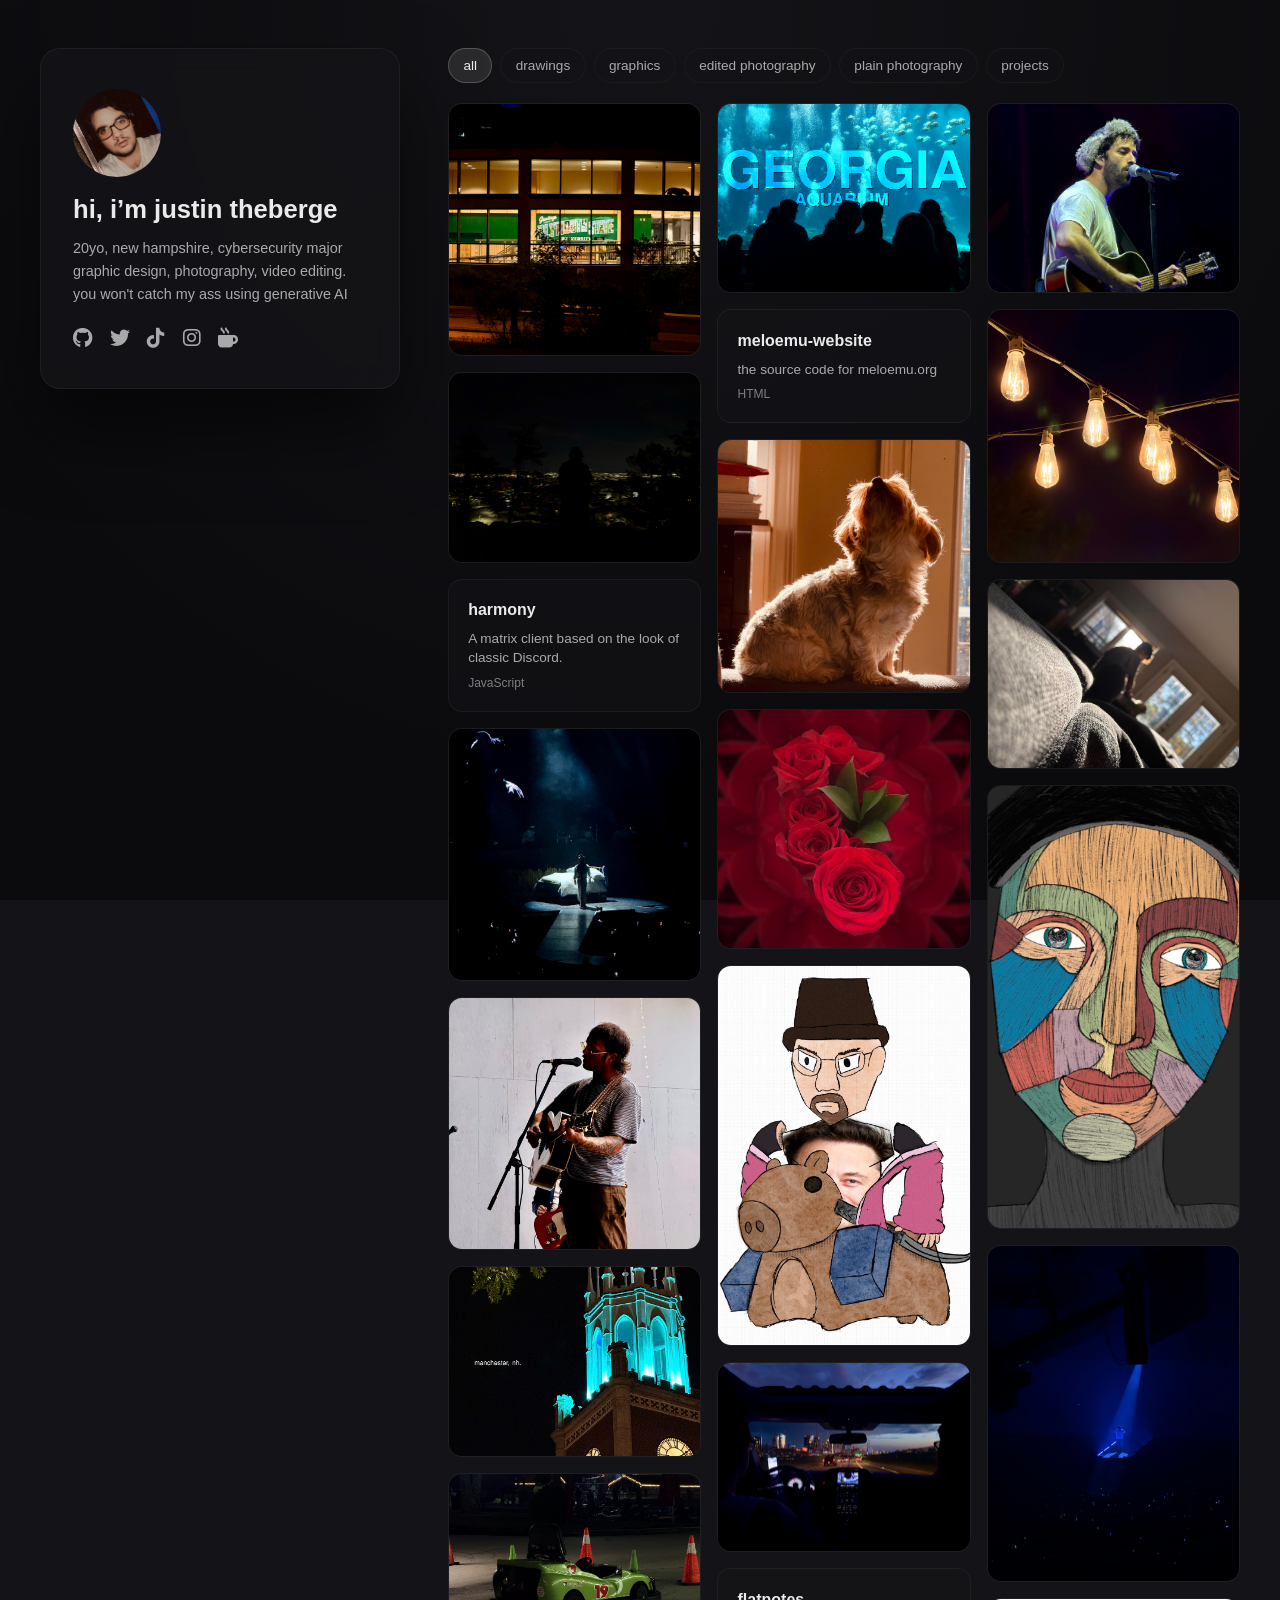
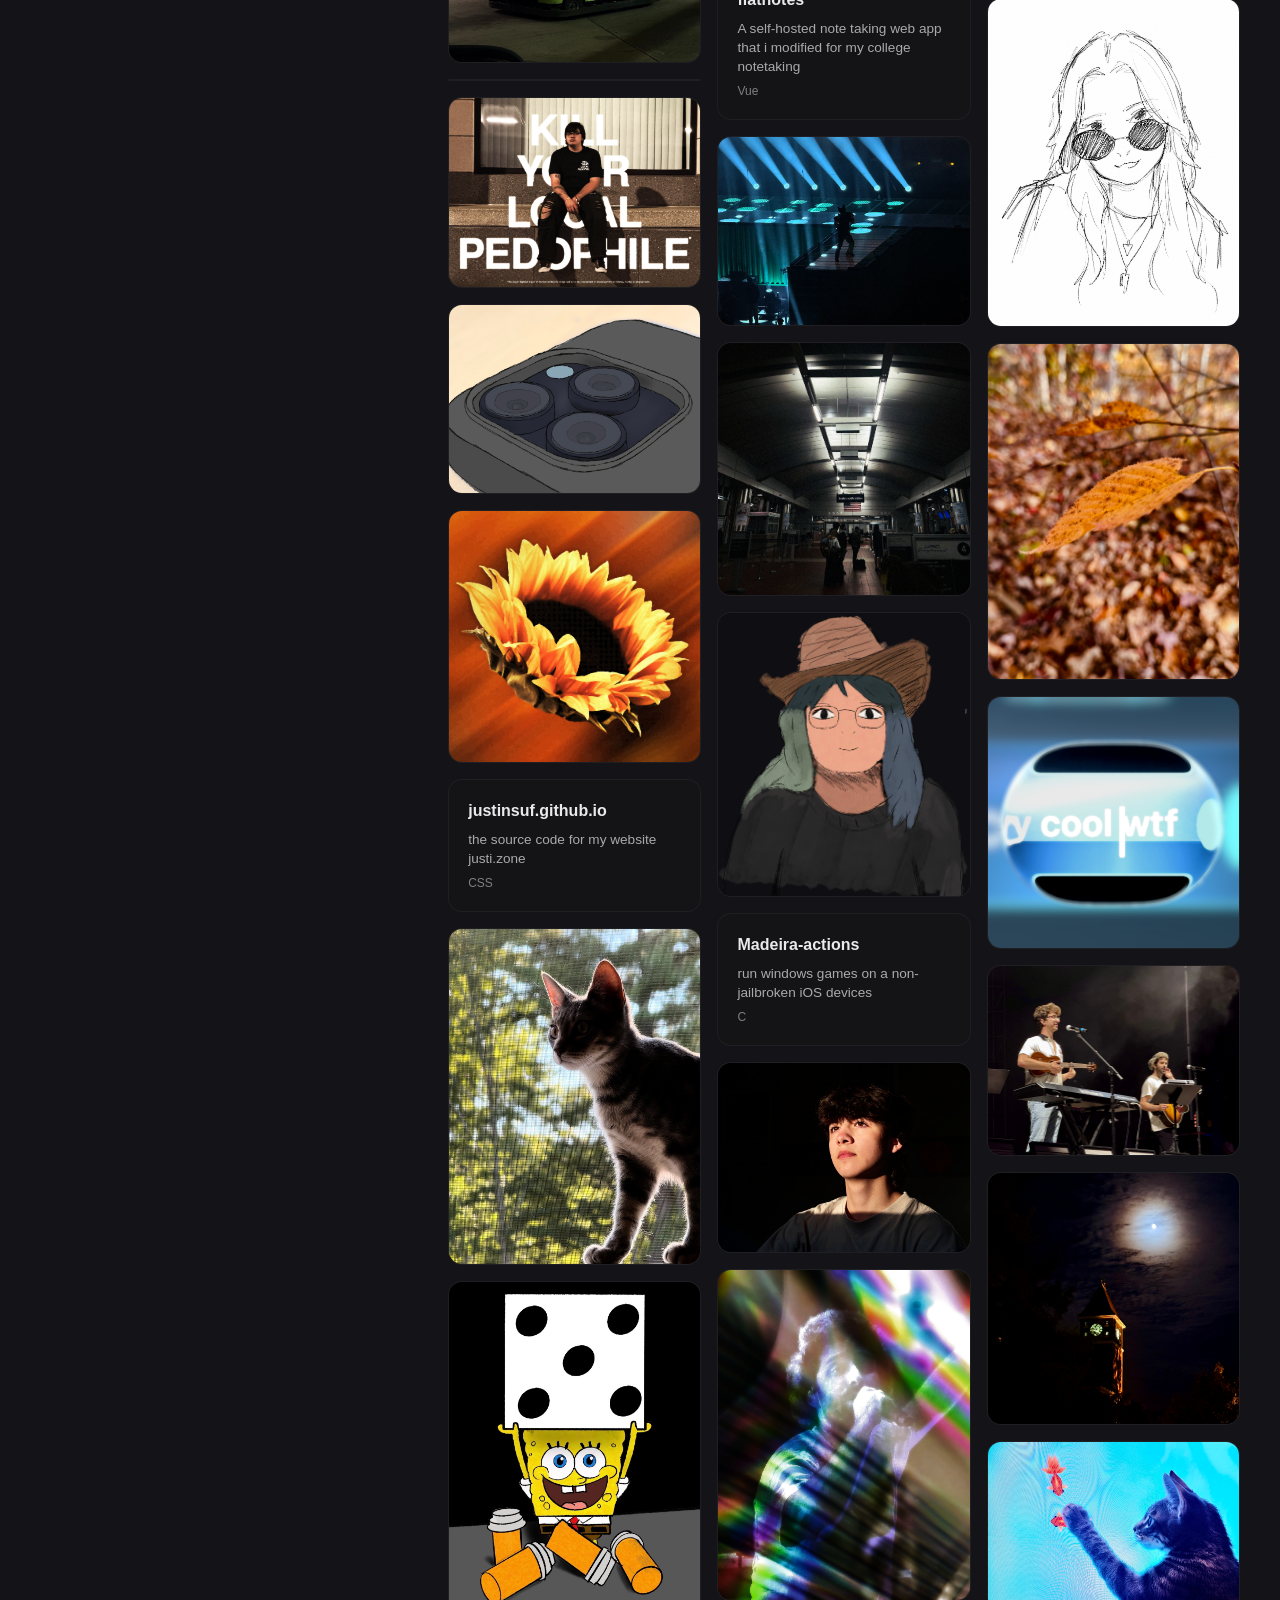
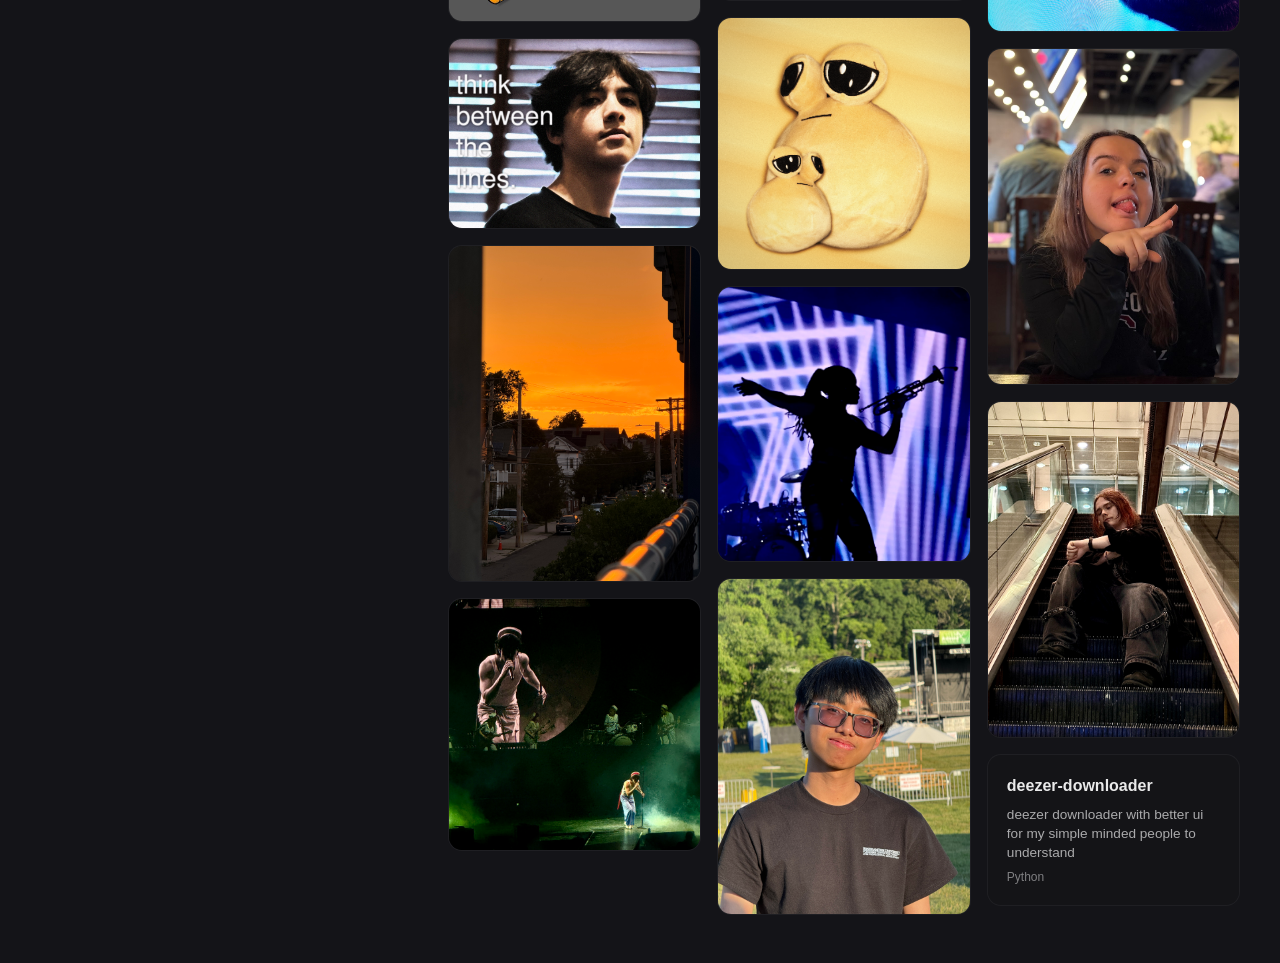
==== index.html @ be161aa7 "overhaul redo type shit everything is cooler and better" ====
<!DOCTYPE html>
<html lang="en">

<head>
    <meta charset="UTF-8" />
    <meta name="viewport" content="width=device-width, initial-scale=1.0, viewport-fit=cover" />
    <meta name="theme-color" content="#141418" />
    <meta name="color-scheme" content="dark" />
    <title>the justin zone</title>
    <link rel="stylesheet" href="https://cdnjs.cloudflare.com/ajax/libs/font-awesome/6.5.2/css/all.min.css" />
    <link rel="stylesheet" href="styles.css" />
    <script src="script.js" defer></script>
</head>

<body>
    <main class="box">
        <section class="justin-infomation">
            <img src="pfp.png" alt="justin pfp" />
            <h1>hi, i’m justin theberge</h1>
            <p>20yo, new hampshire, cybersecurity major</p>
            <p>graphic design, photography, video editing.</p>
            <p>you won't catch my ass using generative AI</p>
            <div class="links">
            <a href="https://github.com/justinthebergejr" aria-label="GitHub" title="GitHub"><i class="fa-brands fa-github"></i></a>
            <a href="https://x.com/atjustintwt" aria-label="Twitter" title="Twitter"><i class="fa-brands fa-twitter"></i></a>
            <a href="https://www.tiktok.com/@atjustin06" aria-label="TikTok" title="TikTok"><i class="fa-brands fa-tiktok"></i></a>
            <a href="https://www.instagram.com/justinthebergejr" aria-label="Instagram" title="Instagram"><i class="fa-brands fa-instagram"></i></a>
            <a href="https://ko-fi.com/atjustin" aria-label="Ko-fi" title="Ko-fi"><i class="fa-solid fa-mug-hot"></i></a>
            </div>
        </section>

        <div class="work">
            <nav class="filters" id="filters" aria-label="photo categories"></nav>
            <section class="gallery" id="gallery" aria-label="photos">
            </section>
        </div>
    </main>

    <div class="preview" id="preview" role="dialog" aria-modal="true" aria-label="photo viewer" hidden>
        <button class="preview-close" id="previewClose" aria-label="close photo viewer">close</button>
        <button class="preview-nav prev" id="previewPrev" aria-label="previous photo">back</button>
        <img id="previewImg" alt="" />
        <button class="preview-nav next" id="previewNext" aria-label="next photo">next</button>
    </div>
</body>

</html>
---- styles.css ----
* {
    box-sizing: border-box;
    margin: 0;
    padding: 0;
}

html {
    min-height: 100dvh;
    color-scheme: dark;
    background: radial-gradient(circle at top, #141418, #0b0b0e 70%) no-repeat fixed;
    background-color: #141418;
}

body {
    font-family: -apple-system, BlinkMacSystemFont, "Segoe UI", Roboto, sans-serif;
    min-height: 100dvh;
    background-color: transparent;
    color: #eaeaea;
    line-height: 1.6;
    overflow-x: hidden;
    padding-top: env(safe-area-inset-top);
    padding-bottom: env(safe-area-inset-bottom);
}

html.no-scroll,
body.no-scroll {
    overflow: hidden;
    overscroll-behavior: none;
}

a {
    color: inherit;
    text-decoration: none;
}

.box {
    min-height: 100dvh;
    max-width: 1500px;
    margin: 0 auto;
    padding: 3rem 2.5rem;
    display: grid;
    grid-template-columns: minmax(280px, 360px) 1fr;
    gap: 3rem;
    align-items: start;
}

.justin-infomation {
    position: sticky;
    top: 3rem;
    background: rgba(20, 20, 24, 0.8);
    backdrop-filter: blur(12px);
    padding: 2.5rem 2rem;
    border-radius: 20px;
    border: 1px solid rgba(255, 255, 255, 0.05);
    box-shadow: 0 40px 80px rgba(0, 0, 0, 0.55);
    animation: floatIn 1s ease forwards;
}

@keyframes floatIn {
    from {
        opacity: 0;
        transform: translateY(20px) scale(0.98);
    }

    to {
        opacity: 1;
        transform: translateY(0) scale(1);
    }
}

.justin-infomation img {
    width: 88px;
    height: 88px;
    border-radius: 50%;
    margin-bottom: 0.3rem;
}

.justin-infomation h1 {
    font-size: 1.6rem;
    margin-bottom: 0.4rem;
    font-weight: 600;
}

.justin-infomation p {
    font-size: 0.9rem;
    opacity: 0.7;
}

.justin-infomation .links {
    margin-top: 1.4rem;
    display: flex;
    flex-wrap: wrap;
    gap: 0.9rem 1.1rem;
}

.justin-infomation .links a {
    display: inline-flex;
    opacity: 0.7;
    transition: opacity 0.2s ease, transform 0.2s ease;
}

.justin-infomation .links a:hover,
.justin-infomation .links a:focus-visible {
    opacity: 1;
    transform: translateY(-2px);
}

.justin-infomation .links i {
    font-size: 1.25rem;
}

.filters {
    display: flex;
    flex-wrap: wrap;
    gap: 0.5rem;
    margin-bottom: 1.25rem;
}

.filter {
    font: inherit;
    font-size: 0.85rem;
    color: #eaeaea;
    background: rgba(20, 20, 24, 0.55);
    border: 1px solid rgba(255, 255, 255, 0.05);
    border-radius: 999px;
    padding: 0.35rem 0.9rem;
    opacity: 0.7;
    cursor: pointer;
    transition: opacity 0.2s ease, border-color 0.2s ease, background 0.2s ease;
}

.filter:hover {
    opacity: 1;
    border-color: rgba(255, 255, 255, 0.14);
}

.filter[aria-pressed="true"] {
    opacity: 1;
    background: rgba(255, 255, 255, 0.1);
    border-color: rgba(255, 255, 255, 0.2);
}

.gallery {
    column-width: 200px;
    column-gap: 1rem;
}

.gallery-status {
    column-span: all;
    opacity: 0.45;
    font-size: 0.9rem;
    padding: 1rem 0;
}

.photo {
    display: block;
    padding: 0;
    border: 1px solid rgba(255, 255, 255, 0.05);
    border-radius: 14px;
    overflow: hidden;
    background: rgba(20, 20, 24, 0.55);
    cursor: zoom-in;
    width: 100%;
    margin-bottom: 1rem;
    break-inside: avoid;
    transition: transform 0.25s ease, border-color 0.25s ease, box-shadow 0.25s ease;
}

.photo:hover {
    transform: translateY(-3px);
    border-color: rgba(255, 255, 255, 0.14);
    box-shadow: 0 18px 40px rgba(0, 0, 0, 0.45);
}

.photo img {
    width: 100%;
    height: auto;
    display: block;
}

.project {
    display: flex;
    flex-direction: column;
    gap: 0.4rem;
    width: 100%;
    margin-bottom: 1rem;
    break-inside: avoid;
    padding: 1.1rem 1.2rem;
    border: 1px solid rgba(255, 255, 255, 0.05);
    border-radius: 14px;
    background: rgba(20, 20, 24, 0.55);
    color: inherit;
    text-decoration: none;
    transition: transform 0.25s ease, border-color 0.25s ease, box-shadow 0.25s ease;
}

.project:hover {
    transform: translateY(-3px);
    border-color: rgba(255, 255, 255, 0.14);
    box-shadow: 0 18px 40px rgba(0, 0, 0, 0.45);
}

.project-label {
    font-size: 0.7rem;
    letter-spacing: 0.08em;
    text-transform: uppercase;
    opacity: 0.45;
}

.project-name {
    font-weight: 600;
    word-break: break-word;
}

.project-desc {
    font-size: 0.85rem;
    opacity: 0.7;
    line-height: 1.4;
}

.project-lang {
    font-size: 0.75rem;
    opacity: 0.5;
}

.preview {
    position: fixed;
    inset: 0;
    z-index: 200;
    display: flex;
    align-items: center;
    justify-content: center;
    gap: 1rem;
    padding: calc(3rem + env(safe-area-inset-top)) 1.5rem calc(3rem + env(safe-area-inset-bottom));
    background: rgba(8, 8, 10, 0.92);
    backdrop-filter: blur(8px);
}

.preview[hidden] {
    display: none;
}

.preview img {
    max-width: min(1100px, 100%);
    max-height: 100%;
    object-fit: contain;
    border-radius: 12px;
    box-shadow: 0 30px 70px rgba(0, 0, 0, 0.6);
}

.preview button {
    font: inherit;
    font-size: 1rem;
    color: #eaeaea;
    background: rgba(20, 20, 24, 0.55);
    border: 1px solid rgba(255, 255, 255, 0.05);
    border-radius: 999px;
    padding: 0.35rem 0.9rem;
    opacity: 0.7;
    cursor: pointer;
    flex: none;
    -webkit-tap-highlight-color: transparent;
}

.preview button:hover {
    background: rgba(255, 255, 255, 0.16);
}

.preview-close {
    position: absolute;
    top: calc(1.25rem + env(safe-area-inset-top));
    right: 1.25rem;
}

.work {
    min-width: 0;
    animation: floatIn 1s ease forwards;
}

@media (max-width: 800px) {
    .box {
        grid-template-columns: 1fr;
        gap: 1.75rem;
        padding: 1rem 2rem 2rem;
        height: 100px;
    }

    .justin-infomation {
        position: static;
        padding: 1.75rem 1.5rem;
        padding-top: 2rem;
    }

    .gallery {
        column-width: auto;
        column-count: 2;
        column-gap: 0.75rem;
    }

    .photo,
    .project {
        margin-bottom: 0.75rem;
    }

    .preview {
        padding: calc(4rem + env(safe-area-inset-top)) 0.75rem calc(4.5rem + env(safe-area-inset-bottom));
        flex-direction: column;
    }

    .preview button {
        min-height: 44px;
        padding: 0.5rem 1.25rem;
        opacity: 0.85;
    }

    .preview-nav {
        position: absolute;
        bottom: calc(1.25rem + env(safe-area-inset-bottom));
    }

    .preview-nav.prev {
        left: 1.25rem;
    }

    .preview-nav.next {
        right: 1.25rem;
    }
}
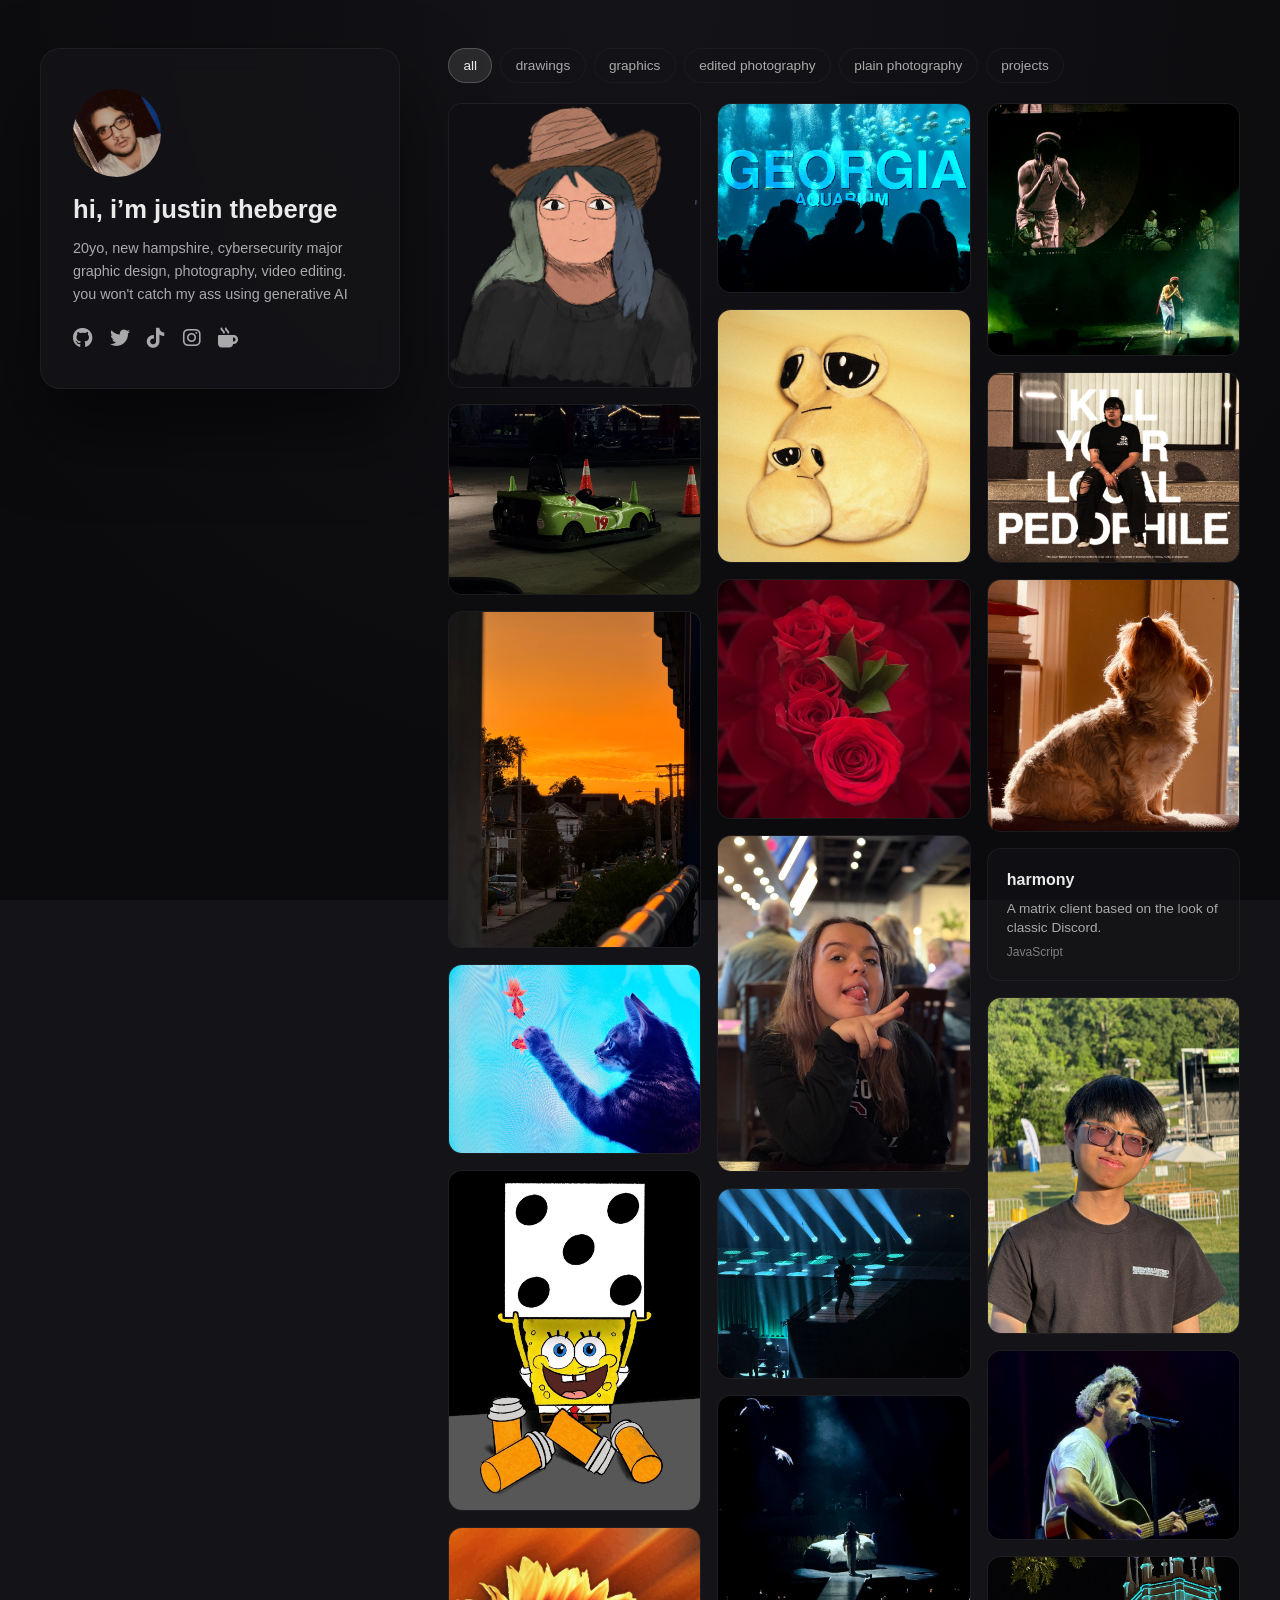
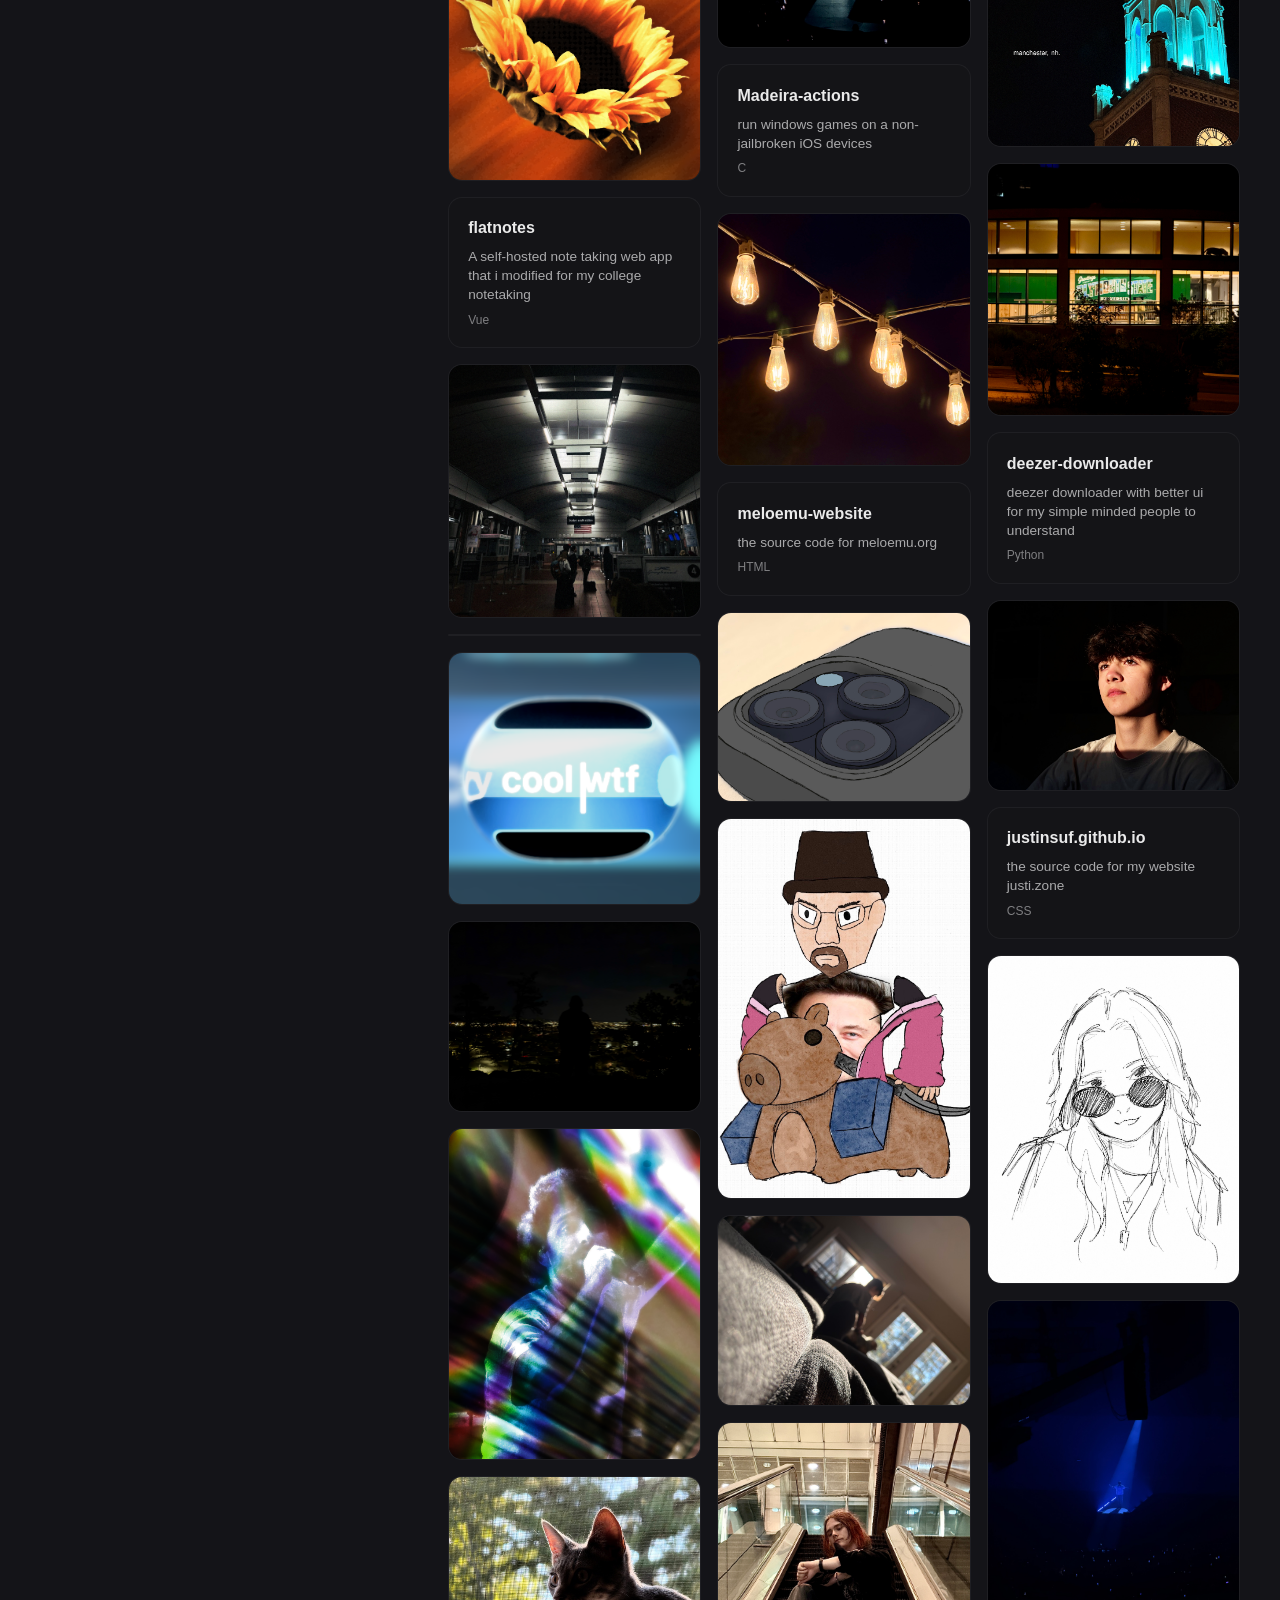
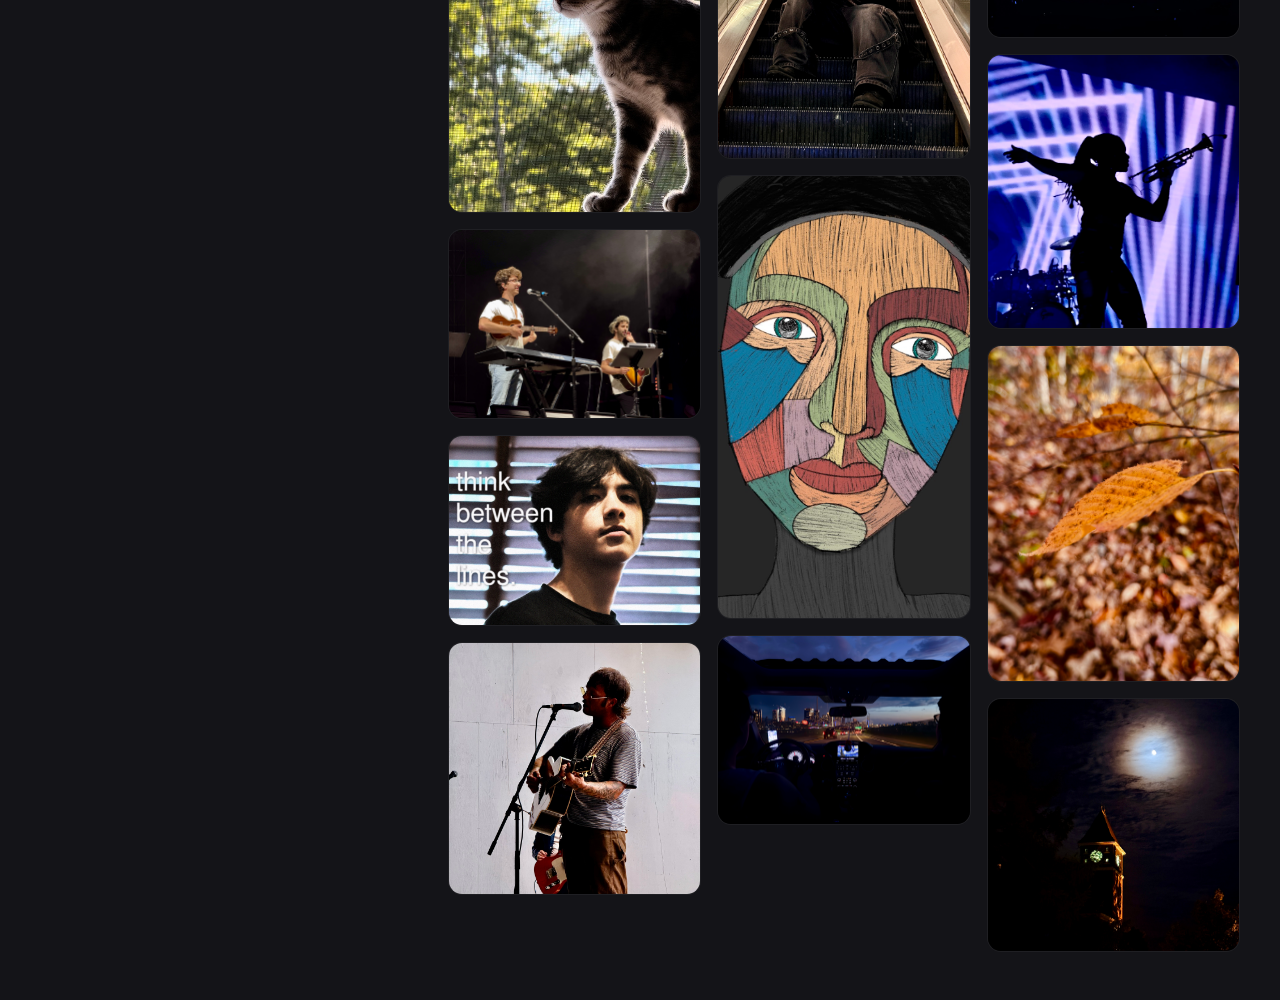
==== commit b2414c88: "uhh fix?" ====
--- a/index.html
+++ b/index.html
@@ -8,8 +8,8 @@
     <meta name="color-scheme" content="dark" />
     <title>the justin zone</title>
     <link rel="stylesheet" href="https://cdnjs.cloudflare.com/ajax/libs/font-awesome/6.5.2/css/all.min.css" />
-    <link rel="stylesheet" href="styles.css" />
-    <script src="script.js" defer></script>
+    <link rel="stylesheet" href="styles.css?v=2" />
+    <script src="script.js?v=2" defer></script>
 </head>
 
 <body>
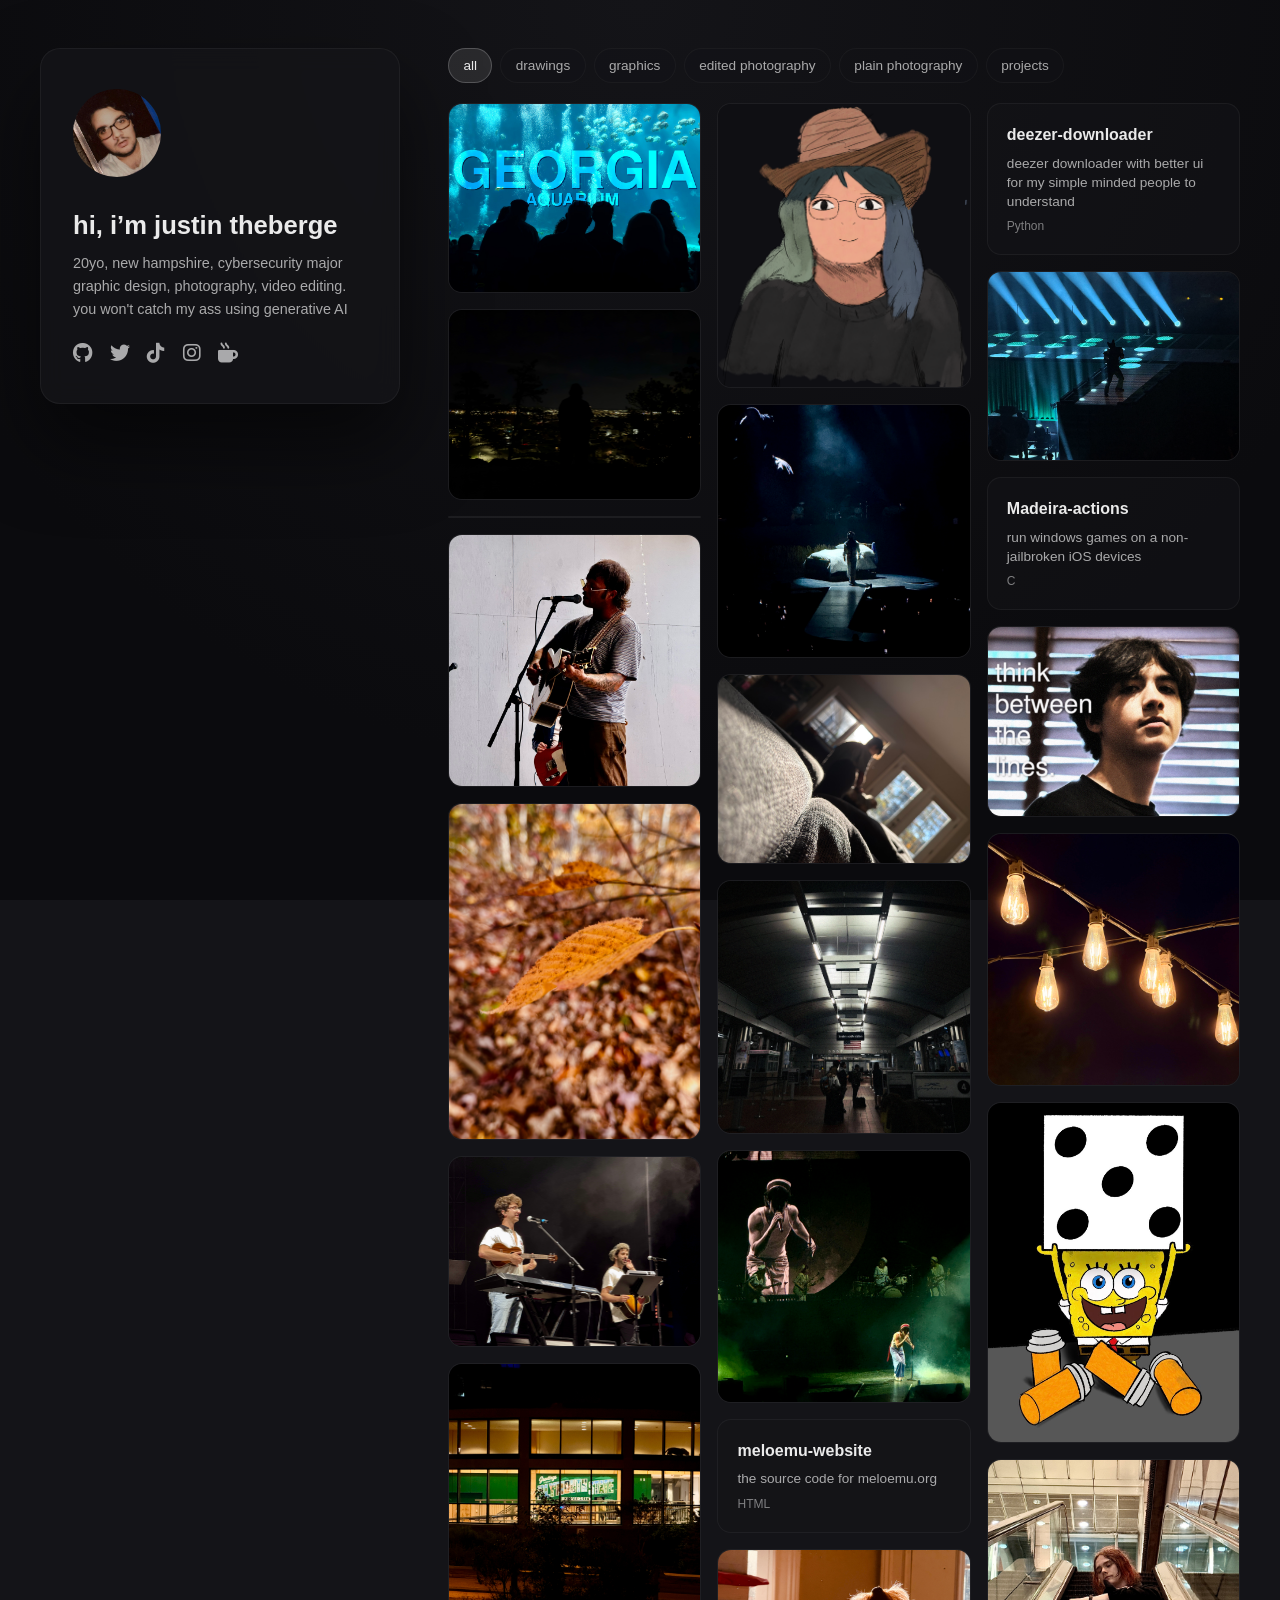
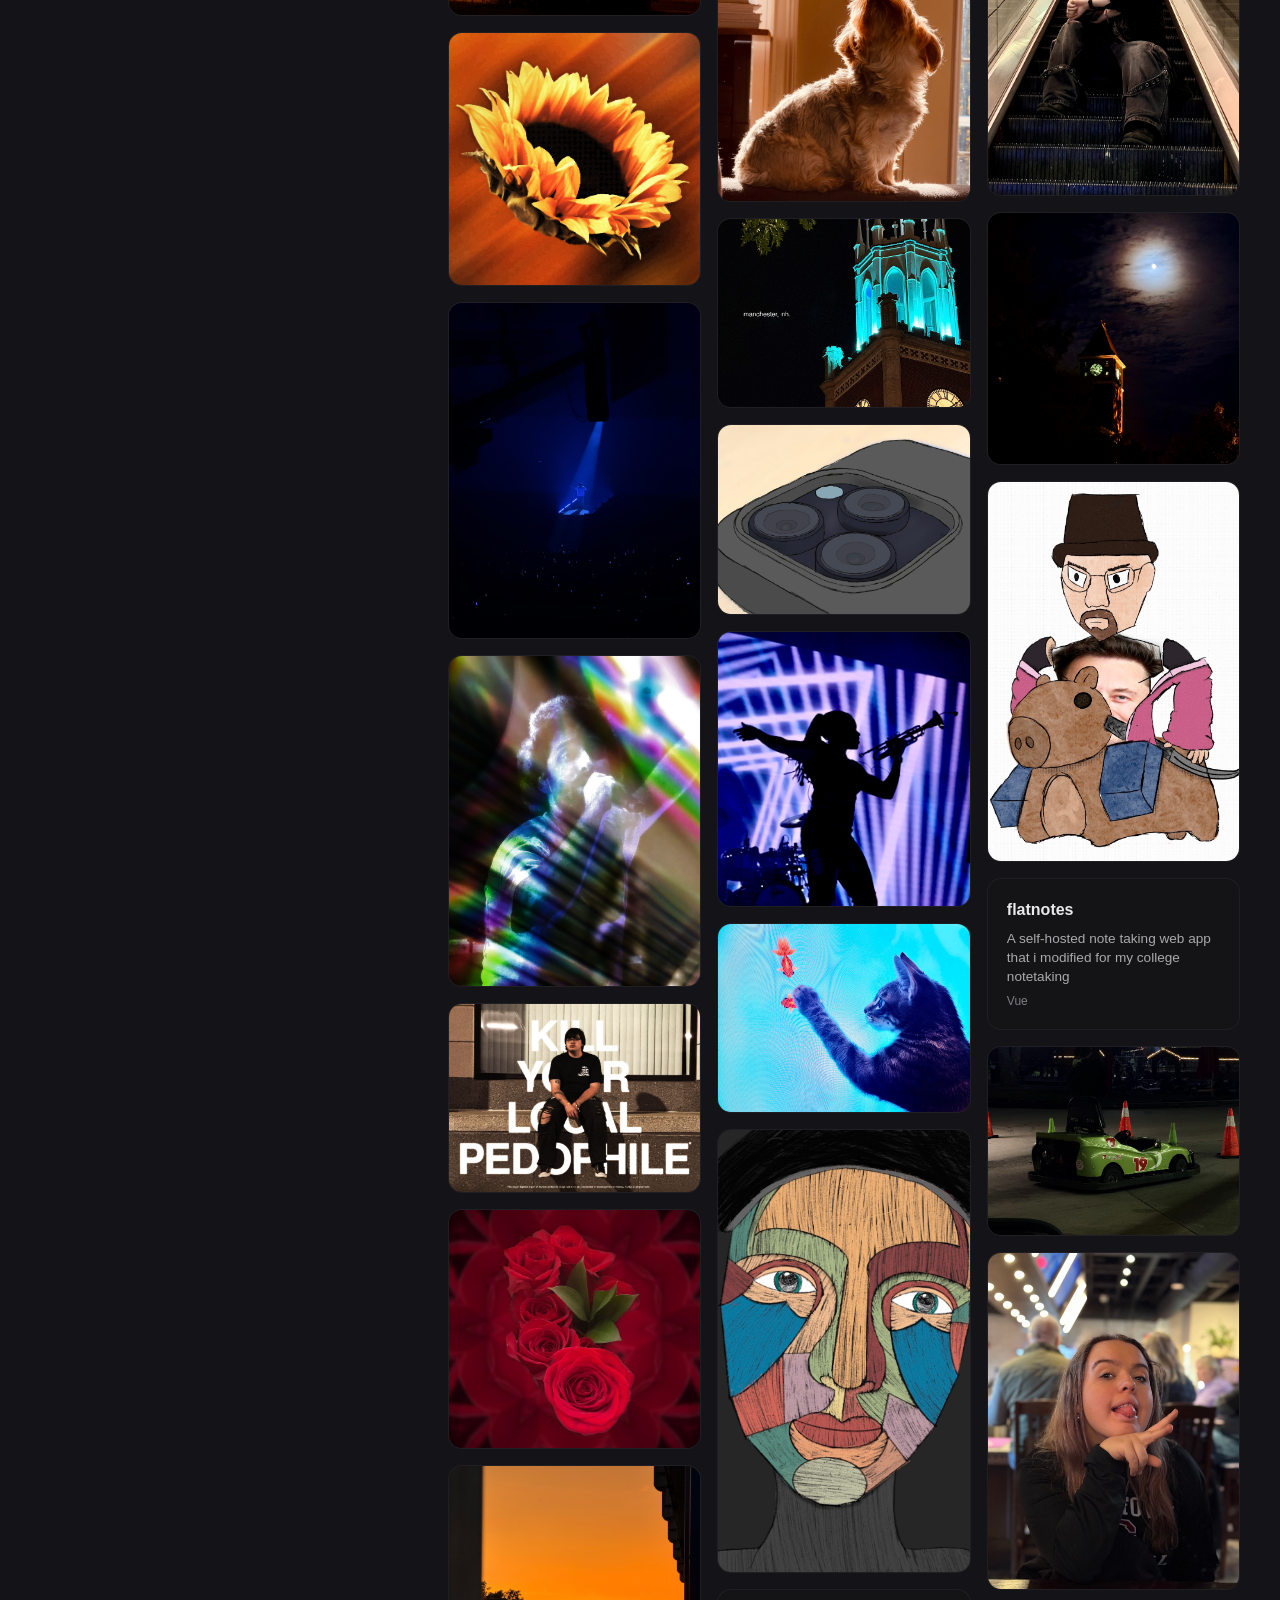
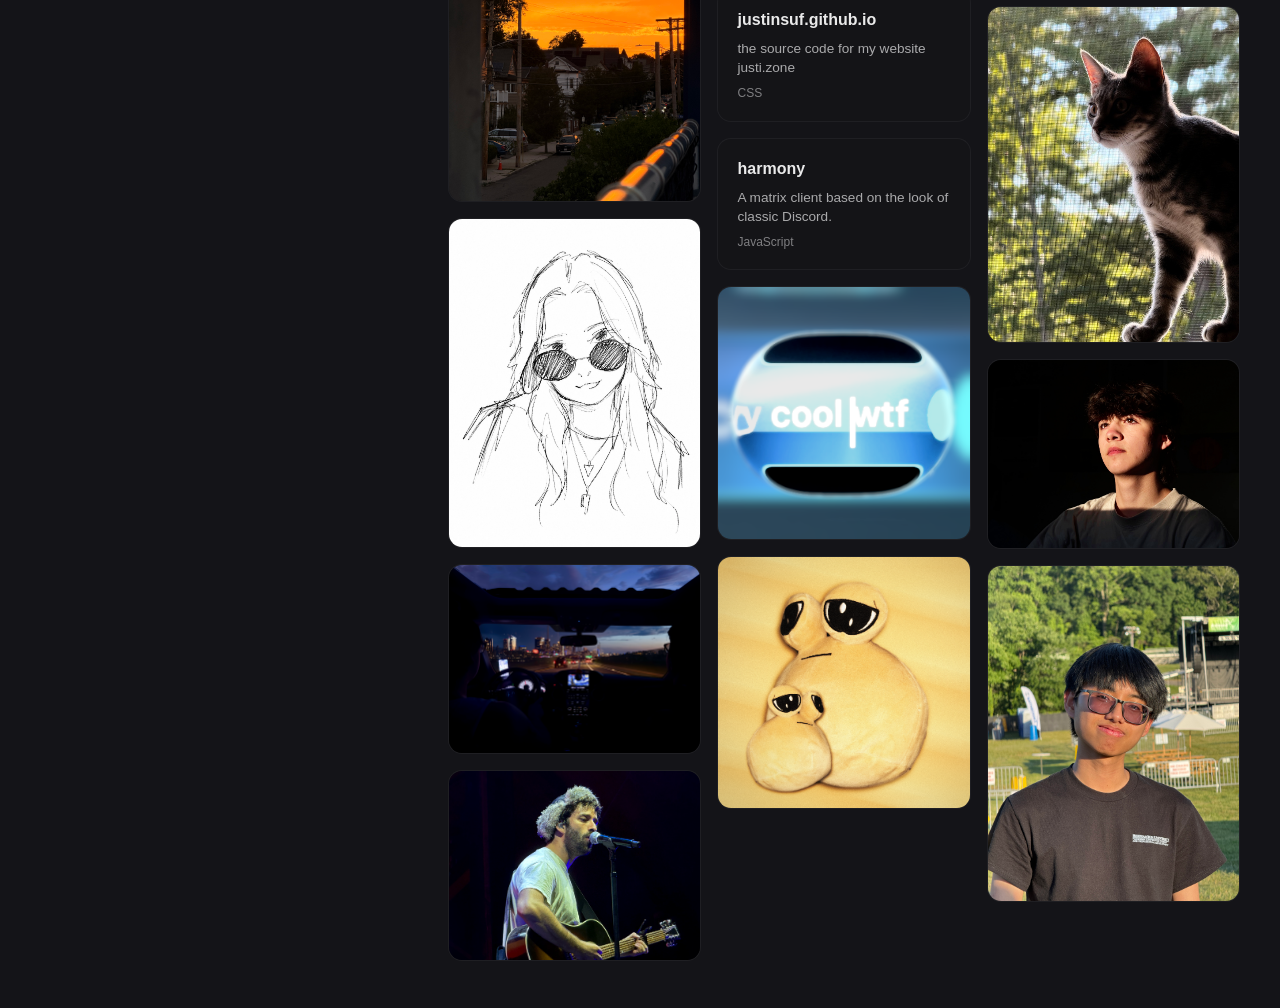
==== commit 4c37b7f6: "embed stuff, compact top for mobile, rename to full name" ====
--- a/index.html
+++ b/index.html
@@ -2,24 +2,43 @@
 <html lang="en">
 
 <head>
-    <meta charset="UTF-8" />
-    <meta name="viewport" content="width=device-width, initial-scale=1.0, viewport-fit=cover" />
-    <meta name="theme-color" content="#141418" />
-    <meta name="color-scheme" content="dark" />
-    <title>the justin zone</title>
-    <link rel="stylesheet" href="https://cdnjs.cloudflare.com/ajax/libs/font-awesome/6.5.2/css/all.min.css" />
-    <link rel="stylesheet" href="styles.css?v=2" />
-    <script src="script.js?v=2" defer></script>
+    <meta charset="UTF-8"/>
+    <meta name="viewport" content="width=device-width, initial-scale=1.0, viewport-fit=cover"/>
+    <meta name="theme-color" content="#141418"/>
+    <meta name="color-scheme" content="dark"/>
+    <title>justin theberge jr</title>
+    <meta name="description" content="20yo, new hampshire, cybersecurity major. graphic design, photography, video editing."/>
+    <link rel="canonical" href="https://justi.zone/"/>
+
+    <meta property="og:type" content="website"/>
+    <meta property="og:site_name" content="justin theberge jr"/>
+    <meta property="og:title" content="justin theberge jr"/>
+    <meta property="og:description" content="20yo, new hampshire, cybersecurity major. graphic design, photography, video editing."/>
+    <meta property="og:url" content="https://justi.zone/"/>
+    <meta property="og:image" content="https://justi.zone/pfp.png"/>
+    <meta property="og:image:alt" content="justin pfp"/>
+
+    <meta name="twitter:card" content="summary"/>
+    <meta name="twitter:site" content="@atjustintwt"/>
+    <meta name="twitter:title" content="justin theberge jr"/>
+    <meta name="twitter:description" content="20yo, new hampshire, cybersecurity major. graphic design, photography, video editing."/>
+    <meta name="twitter:image" content="https://justi.zone/pfp.png"/>
+    <link rel="stylesheet" href="https://cdnjs.cloudflare.com/ajax/libs/font-awesome/6.5.2/css/all.min.css"/>
+    <link rel="stylesheet" href="styles.css?v=6"/>
+    <script src="script.js?v=6" defer></script>
 </head>
 
 <body>
     <main class="box">
+        <header class="top" id="top">
         <section class="justin-infomation">
             <img src="pfp.png" alt="justin pfp" />
+            <div class="bio"><div>
             <h1>hi, i’m justin theberge</h1>
             <p>20yo, new hampshire, cybersecurity major</p>
             <p>graphic design, photography, video editing.</p>
             <p>you won't catch my ass using generative AI</p>
+            </div></div>
             <div class="links">
             <a href="https://github.com/justinthebergejr" aria-label="GitHub" title="GitHub"><i class="fa-brands fa-github"></i></a>
             <a href="https://x.com/atjustintwt" aria-label="Twitter" title="Twitter"><i class="fa-brands fa-twitter"></i></a>
@@ -28,12 +47,11 @@
             <a href="https://ko-fi.com/atjustin" aria-label="Ko-fi" title="Ko-fi"><i class="fa-solid fa-mug-hot"></i></a>
             </div>
         </section>
+        <nav class="filters" id="filters" aria-label="photo categories"></nav>
+        </header>
 
-        <div class="work">
-            <nav class="filters" id="filters" aria-label="photo categories"></nav>
-            <section class="gallery" id="gallery" aria-label="photos">
-            </section>
-        </div>
+        <section class="gallery" id="gallery" aria-label="photos">
+        </section>
     </main>
 
     <div class="preview" id="preview" role="dialog" aria-modal="true" aria-label="photo viewer" hidden>
--- a/styles.css
+++ b/styles.css
@@ -40,11 +40,18 @@
     padding: 3rem 2.5rem;
     display: grid;
     grid-template-columns: minmax(280px, 360px) 1fr;
-    gap: 3rem;
+    grid-template-rows: auto 1fr;
+    gap: 0 3rem;
     align-items: start;
 }
 
+.top {
+    display: contents;
+}
+
 .justin-infomation {
+    grid-column: 1;
+    grid-row: 1 / span 2;
     position: sticky;
     top: 3rem;
     background: rgba(20, 20, 24, 0.8);
@@ -72,7 +79,7 @@
     width: 88px;
     height: 88px;
     border-radius: 50%;
-    margin-bottom: 0.3rem;
+    margin-bottom: 1.25rem;
 }
 
 .justin-infomation h1 {
@@ -110,10 +117,14 @@
 }
 
 .filters {
+    grid-column: 2;
+    grid-row: 1;
+    min-width: 0;
     display: flex;
     flex-wrap: wrap;
     gap: 0.5rem;
     margin-bottom: 1.25rem;
+    animation: floatIn 1s ease forwards;
 }
 
 .filter {
@@ -141,8 +152,12 @@
 }
 
 .gallery {
+    grid-column: 2;
+    grid-row: 2;
+    min-width: 0;
     column-width: 200px;
     column-gap: 1rem;
+    animation: floatIn 1s ease forwards;
 }
 
 .gallery-status {
@@ -272,26 +287,88 @@
     right: 1.25rem;
 }
 
-.work {
-    min-width: 0;
-    animation: floatIn 1s ease forwards;
-}
-
 @media (max-width: 800px) {
     .box {
         grid-template-columns: 1fr;
+        grid-template-rows: auto;
+        align-content: start;
         gap: 1.75rem;
-        padding: 1rem 2rem 2rem;
-        height: 100px;
+        padding: 0 2rem 2rem;
+    }
+
+    .top {
+        --p: 0;
+        position: fixed;
+        top: 0;
+        left: 0;
+        right: 0;
+        z-index: 10;
+        display: flex;
+        flex-direction: column;
+        gap: calc(1.75rem - 1.15rem * var(--p));
+        padding: calc(1rem - 0.4rem * var(--p) + env(safe-area-inset-top)) 2rem calc(0.6rem * var(--p));
+        background-color: rgba(11, 11, 14, calc(0.82 * var(--p)));
+        backdrop-filter: blur(calc(12px * var(--p)));
+        -webkit-backdrop-filter: blur(calc(12px * var(--p)));
+        box-shadow: 0 12px 30px rgba(0, 0, 0, calc(0.45 * var(--p)));
+    }
+
+    .box {
+        padding-top: calc(var(--header-h, 0px) + 1.75rem - env(safe-area-inset-top));
     }
 
     .justin-infomation {
-        position: static;
-        padding: 1.75rem 1.5rem;
-        padding-top: 2rem;
+        position: relative;
+        top: auto;
+        padding: calc(1.25rem - 0.7rem * var(--p)) calc(1.5rem - 0.5rem * var(--p)) calc(4.65rem - 4.1rem * var(--p));
+        border-radius: calc(20px + 8px * var(--p));
+        box-shadow: 0 40px 80px rgba(0, 0, 0, calc(0.55 * (1 - var(--p))));
+    }
+
+    .justin-infomation img {
+        display: block;
+        width: calc(88px - 48px * var(--p));
+        height: calc(88px - 48px * var(--p));
+        margin-bottom: calc(1.25rem * (1 - var(--p)));
+    }
+
+    .bio {
+        overflow: hidden;
+        height: calc(var(--bio-h) * (1 - var(--p)));
+        opacity: calc(1 - 2 * var(--p));
+    }
+
+    .justin-infomation .links {
+        position: absolute;
+        left: calc(1.5rem + (100% - 2.5rem) * var(--p));
+        bottom: calc(1.75rem + (50% - 1.75rem) * var(--p));
+        transform: translate(calc(-100% * var(--p)), calc(50% * var(--p)));
+        height: 1.5rem;
+        margin: 0;
+        align-items: center;
+        flex-wrap: nowrap;
+    }
+
+    .filters {
+        margin: 0 -2rem;
+        padding: 0 2rem;
+        flex-wrap: nowrap;
+        overflow-x: auto;
+        scrollbar-width: none;
+    }
+
+    .filters::-webkit-scrollbar {
+        display: none;
+    }
+
+    .filter {
+        flex: none;
+        white-space: nowrap;
     }
 
     .gallery {
+        grid-column: auto;
+        grid-row: auto;
         column-width: auto;
         column-count: 2;
         column-gap: 0.75rem;
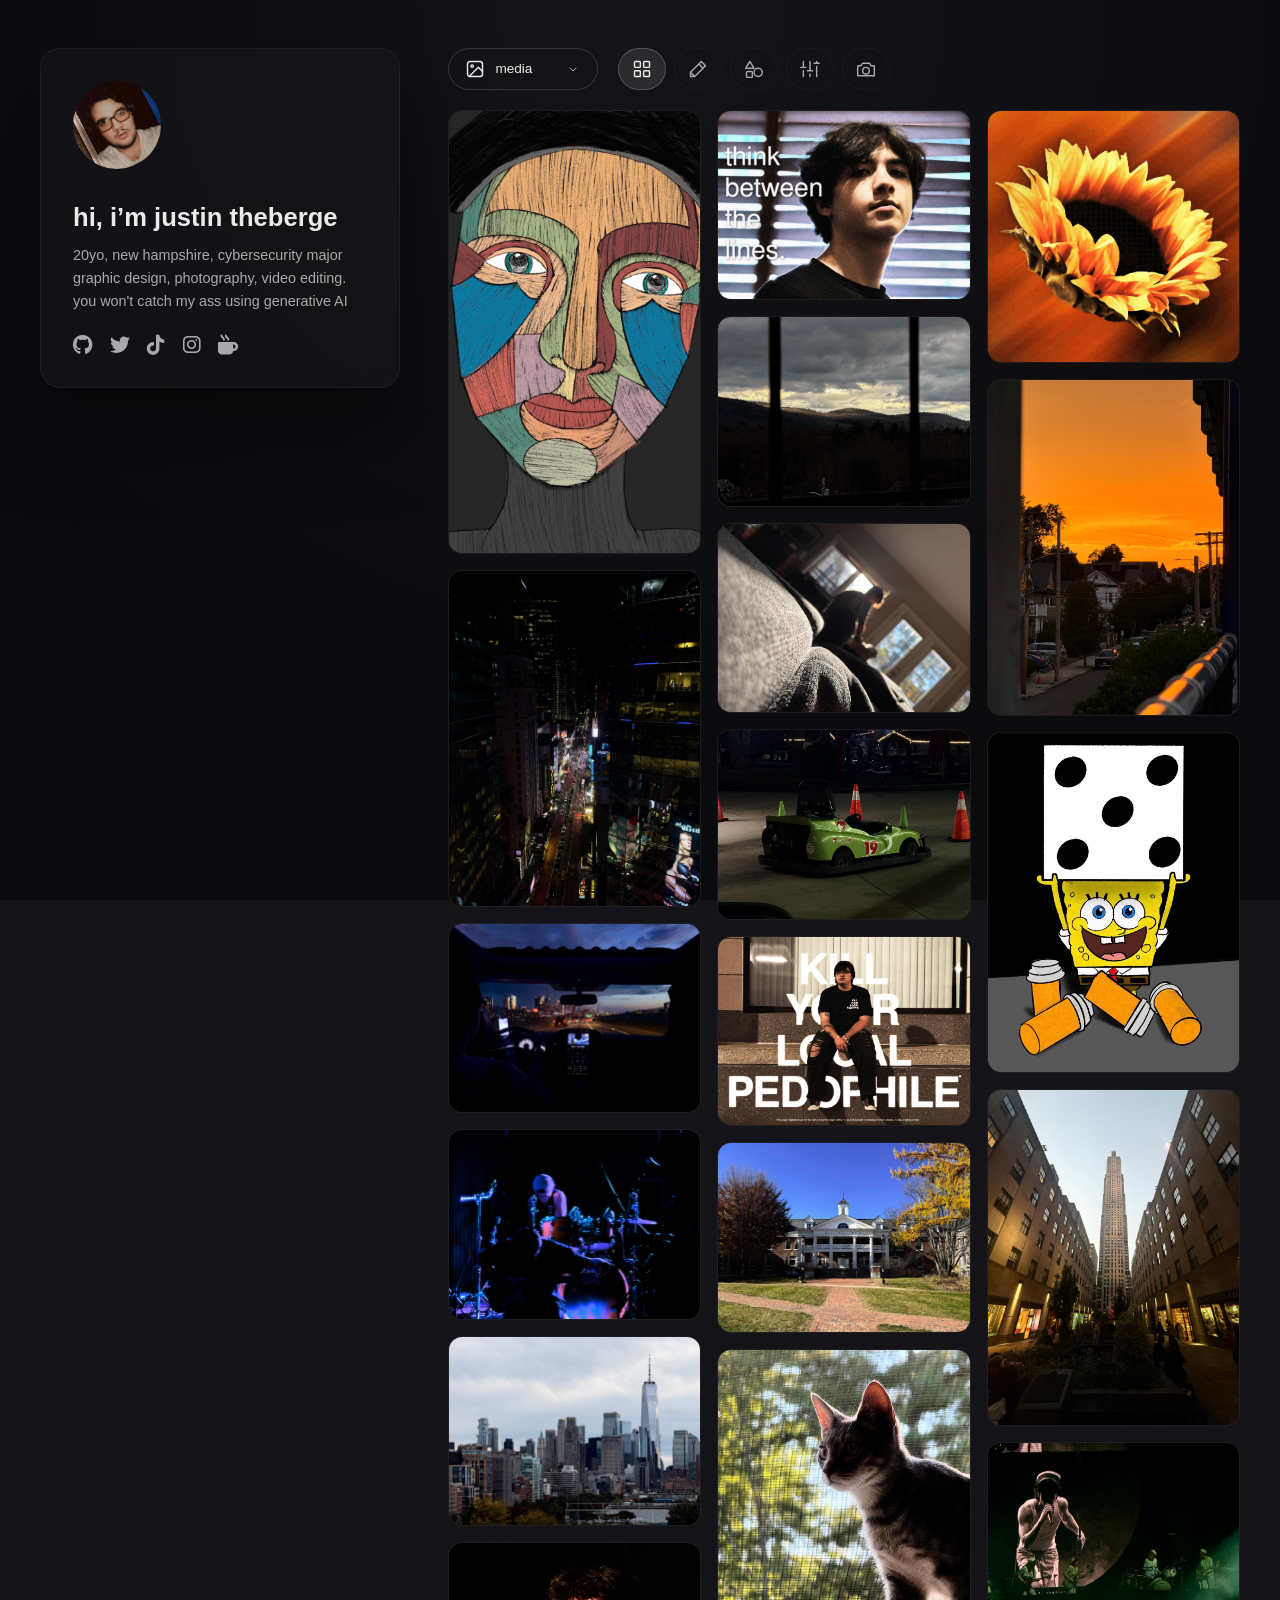
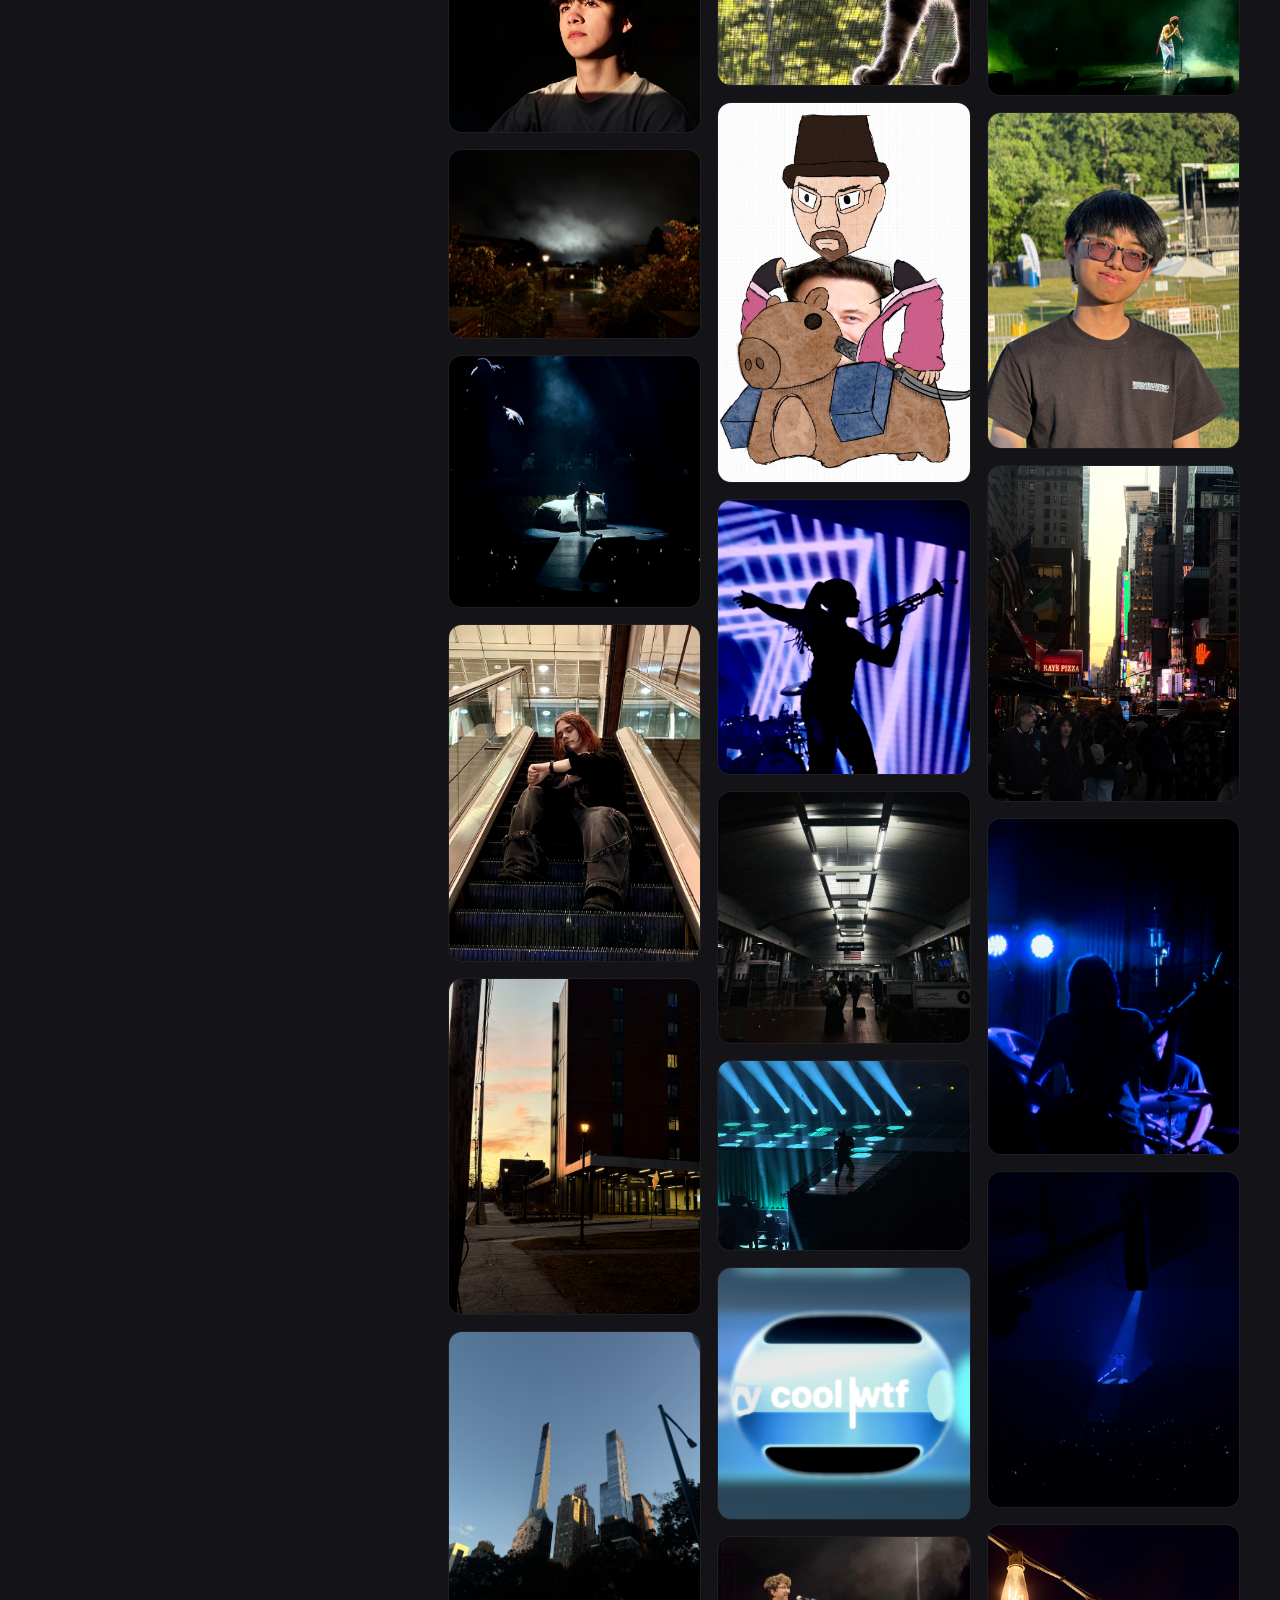
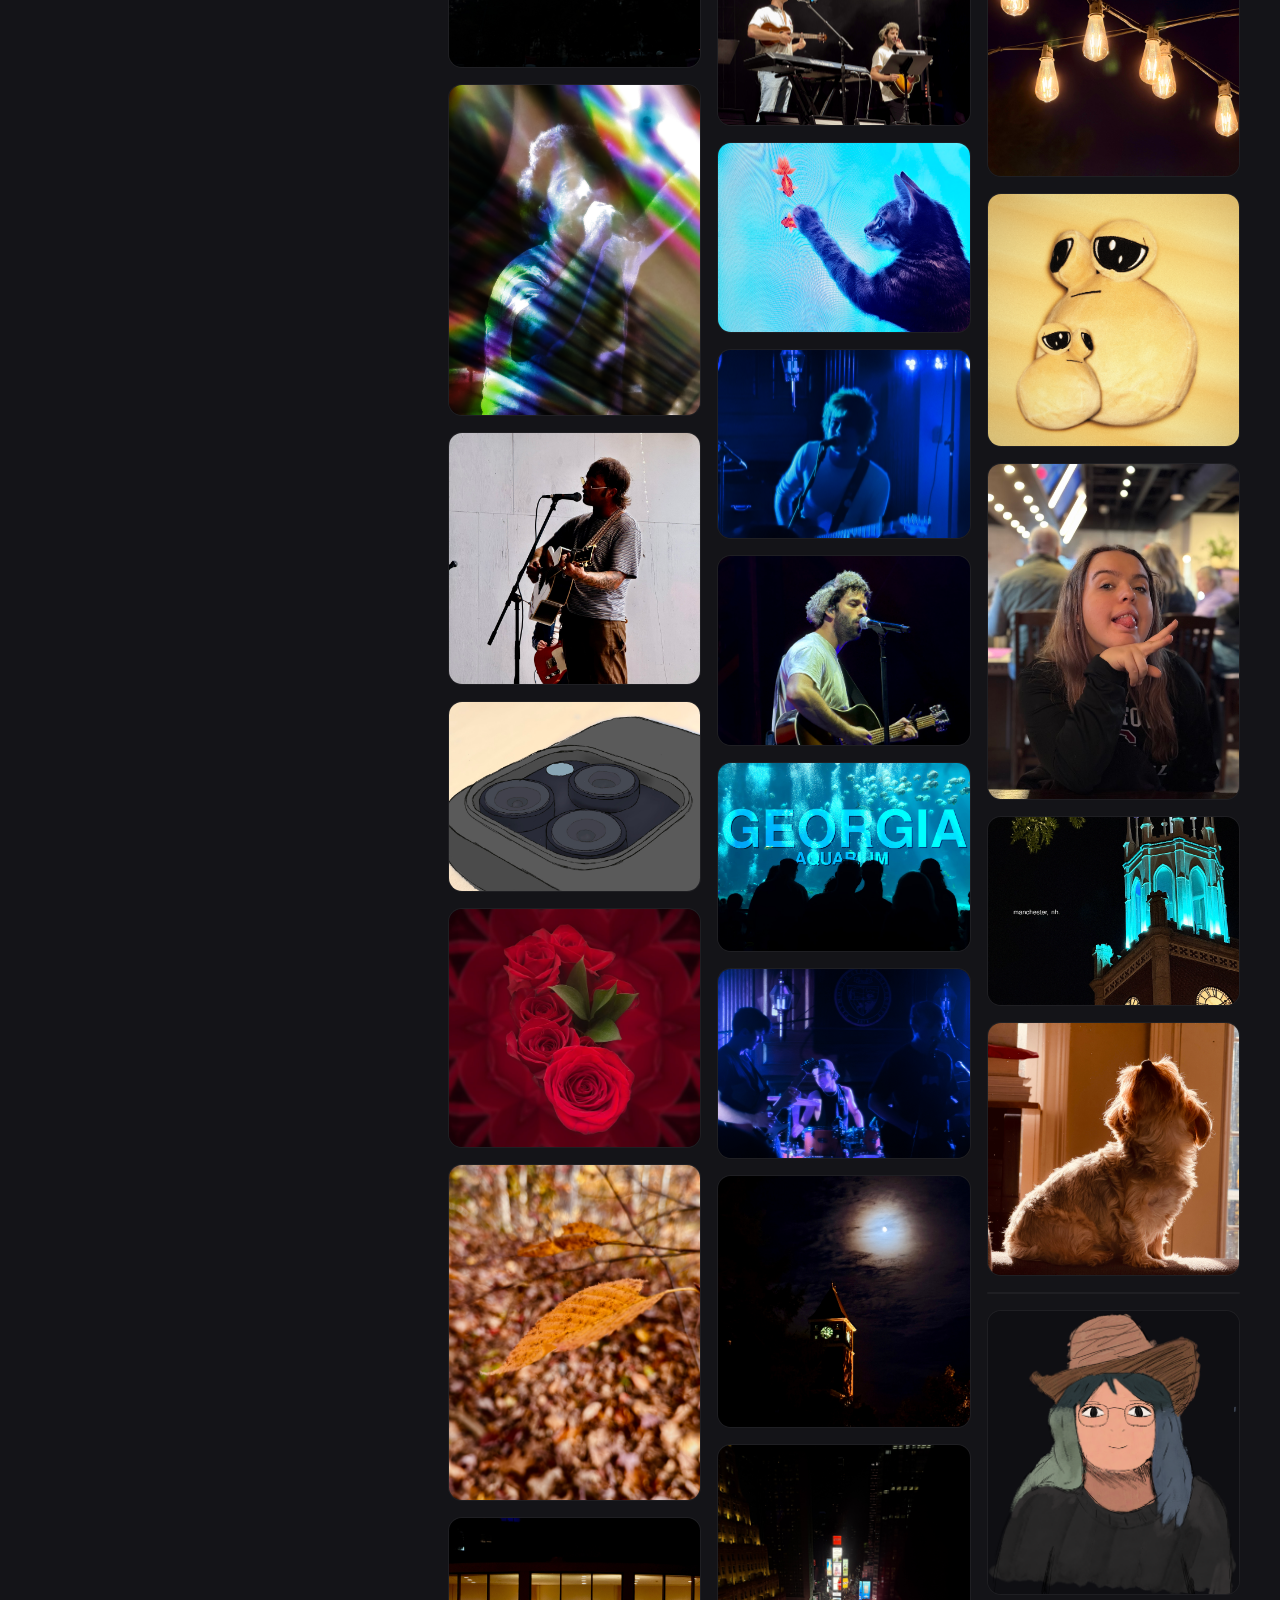
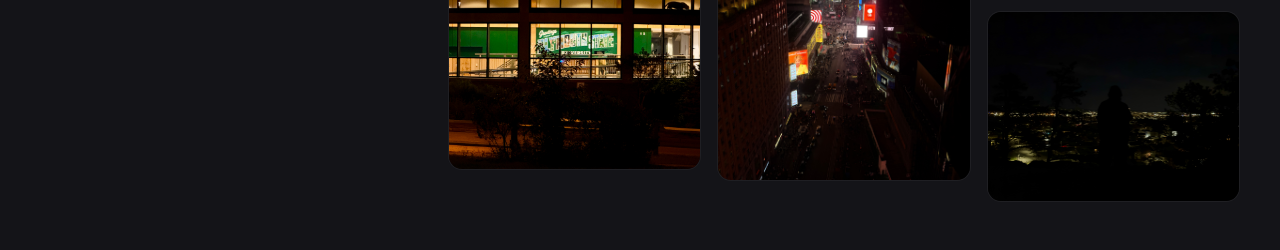
==== commit 68eb8564: "Add sectioned portfolio and devices gallery Introduces a new top-level section switcher (media/proje" ====
--- a/index.html
+++ b/index.html
@@ -24,13 +24,14 @@
     <meta name="twitter:description" content="20yo, new hampshire, cybersecurity major. graphic design, photography, video editing."/>
     <meta name="twitter:image" content="https://justi.zone/pfp.png"/>
     <link rel="stylesheet" href="https://cdnjs.cloudflare.com/ajax/libs/font-awesome/6.5.2/css/all.min.css"/>
-    <link rel="stylesheet" href="styles.css?v=6"/>
-    <script src="script.js?v=6" defer></script>
+    <link rel="stylesheet" href="styles.css?v=17"/>
+    <script src="script.js?v=17" defer></script>
 </head>
 
 <body>
     <main class="box">
         <header class="top" id="top">
+        <div class="sidebar">
         <section class="justin-infomation">
             <img src="pfp.png" alt="justin pfp" />
             <div class="bio"><div>
@@ -47,12 +48,29 @@
             <a href="https://ko-fi.com/atjustin" aria-label="Ko-fi" title="Ko-fi"><i class="fa-solid fa-mug-hot"></i></a>
             </div>
         </section>
-        <nav class="filters" id="filters" aria-label="photo categories"></nav>
+        </div>
+        <div class="toolbar">
+            <div class="group-picker">
+                <button id="sections" class="group-trigger" type="button" aria-label="portfolio group: media" aria-haspopup="listbox" aria-expanded="false" aria-controls="groupMenu">
+                    <span id="groupIcon" aria-hidden="true"></span>
+                    <span id="groupName">media</span>
+                    <svg class="group-chevron" viewBox="0 0 24 24" fill="none" stroke="currentColor" stroke-width="1.5" aria-hidden="true"><path d="m7 10 5 5 5-5"/></svg>
+                </button>
+                <div class="group-menu" id="groupMenu" role="listbox" aria-label="portfolio group" hidden>
+                    <button type="button" role="option" data-group="media" aria-selected="true" tabindex="-1">media</button>
+                    <button type="button" role="option" data-group="projects" aria-selected="false" tabindex="-1">projects</button>
+                    <button type="button" role="option" data-group="devices" aria-selected="false" tabindex="-1">devices</button>
+                </div>
+            </div>
+            <nav class="filters" id="filters" aria-label="portfolio categories"></nav>
+        </div>
         </header>
 
         <section class="gallery" id="gallery" aria-label="photos">
         </section>
     </main>
+
+    <div class="nav-tooltip" id="navTooltip" role="tooltip" hidden></div>
 
     <div class="preview" id="preview" role="dialog" aria-modal="true" aria-label="photo viewer" hidden>
         <button class="preview-close" id="previewClose" aria-label="close photo viewer">close</button>
--- a/styles.css
+++ b/styles.css
@@ -49,14 +49,17 @@
     display: contents;
 }
 
-.justin-infomation {
+.sidebar {
     grid-column: 1;
     grid-row: 1 / span 2;
     position: sticky;
     top: 3rem;
+}
+
+.justin-infomation {
     background: rgba(20, 20, 24, 0.8);
     backdrop-filter: blur(12px);
-    padding: 2.5rem 2rem;
+    padding: 2rem 2rem;
     border-radius: 20px;
     border: 1px solid rgba(255, 255, 255, 0.05);
     box-shadow: 0 40px 80px rgba(0, 0, 0, 0.55);
@@ -116,15 +119,120 @@
     font-size: 1.25rem;
 }
 
-.filters {
+.toolbar {
+    position: relative;
+    z-index: 20;
     grid-column: 2;
     grid-row: 1;
     min-width: 0;
     display: flex;
+    align-items: center;
+    gap: 1.25rem;
+    margin-bottom: 1.25rem;
+    animation: floatIn 1s ease forwards;
+}
+
+.group-picker {
+    position: relative;
+    flex: none;
+}
+
+.group-trigger {
+    display: flex;
+    align-items: center;
+    gap: 0.65rem;
+    font: inherit;
+    font-size: 0.85rem;
+    color: #eaeaea;
+    background: rgba(20, 20, 24, 0.55);
+    border: 1px solid rgba(255, 255, 255, 0.14);
+    border-radius: 999px;
+    height: 42px;
+    padding: 0 1rem;
+    min-width: 150px;
+    cursor: pointer;
+}
+
+.group-trigger:hover,
+.group-trigger[aria-expanded="true"] {
+    background: rgba(255, 255, 255, 0.07);
+    border-color: rgba(255, 255, 255, 0.22);
+}
+
+.group-trigger:focus-visible {
+    outline: 2px solid #eaeaea;
+    outline-offset: 3px;
+}
+
+.group-picker #groupIcon {
+    display: flex;
+    flex: none;
+    width: 20px;
+    height: 20px;
+    pointer-events: none;
+}
+
+.group-picker svg {
+    display: block;
+    width: 20px;
+    height: 20px;
+}
+
+.group-trigger .group-chevron {
+    margin-left: auto;
+    width: 16px;
+    height: 16px;
+    opacity: 0.7;
+}
+
+.group-menu {
+    position: absolute;
+    top: calc(100% + 8px);
+    left: 0;
+    z-index: 30;
+    min-width: 180px;
+    padding: 6px;
+    border: 1px solid rgba(255, 255, 255, 0.12);
+    border-radius: 14px;
+    background: #18181d;
+    box-shadow: 0 12px 32px rgba(0, 0, 0, 0.45);
+}
+
+.group-menu[hidden] { display: none; }
+
+.group-menu button {
+    display: flex;
+    align-items: center;
+    gap: 0.75rem;
+    width: 100%;
+    padding: 0.65rem 0.75rem;
+    border: 0;
+    border-radius: 8px;
+    background: transparent;
+    color: #eaeaea;
+    text-align: left;
+    font: inherit;
+    font-size: 0.85rem;
+    cursor: pointer;
+}
+
+.group-menu button[aria-selected="true"] { background: rgba(255, 255, 255, 0.07); }
+.group-menu button:hover,
+.group-menu button:focus-visible {
+    background: rgba(255, 255, 255, 0.12);
+    outline: none;
+}
+
+.filters {
+    display: flex;
+    flex: 1;
+    min-width: 0;
     flex-wrap: wrap;
     gap: 0.5rem;
-    margin-bottom: 1.25rem;
-    animation: floatIn 1s ease forwards;
+}
+
+.filters[hidden] {
+    display: none;
 }
 
 .filter {
@@ -149,6 +257,40 @@
     opacity: 1;
     background: rgba(255, 255, 255, 0.1);
     border-color: rgba(255, 255, 255, 0.2);
+}
+
+.icon-filter {
+    display: inline-flex;
+    align-items: center;
+    justify-content: center;
+    width: 48px;
+    height: 42px;
+    padding: 0;
+}
+
+.icon-filter svg {
+    width: 20px;
+    height: 20px;
+    pointer-events: none;
+}
+
+.icon-filter:focus-visible {
+    opacity: 1;
+    outline: 2px solid #eaeaea;
+    outline-offset: 3px;
+}
+
+.nav-tooltip {
+    position: fixed;
+    z-index: 250;
+    padding: 0.3rem 0.65rem;
+    border: 1px solid rgba(255, 255, 255, 0.14);
+    border-radius: 6px;
+    background: #141418;
+    color: #eaeaea;
+    font-size: 0.75rem;
+    white-space: nowrap;
+    pointer-events: none;
 }
 
 .gallery {
@@ -236,6 +378,86 @@
 .project-lang {
     font-size: 0.75rem;
     opacity: 0.5;
+}
+
+.gallery.gallery-consoles {
+    columns: auto;
+}
+
+.collection-heading {
+    padding: 1.25rem 0 0;
+}
+
+.console-items + .collection-heading {
+    margin-top: 3rem;
+}
+
+.collection-heading h2 {
+    font-size: 1.3rem;
+    font-weight: 500;
+    margin-bottom: 0.4rem;
+}
+
+.console-items {
+    display: grid;
+    grid-template-columns: repeat(3, minmax(0, 1fr));
+    gap: clamp(0.5rem, 2vw, 2rem);
+    padding: 0 1rem;
+    margin-top: 1.5rem;
+}
+
+.console-space {
+    position: relative;
+    height: 250px;
+    min-width: 0;
+    display: flex;
+    align-items: center;
+    justify-content: center;
+    padding-bottom: 1.5rem;
+}
+
+.device-name {
+    position: absolute;
+    bottom: 0;
+    left: 0;
+    right: 0;
+    text-align: center;
+    font-size: 0.8rem;
+    color: #eaeaea;
+    opacity: 0;
+    pointer-events: none;
+    transition: opacity 0.15s ease;
+}
+
+.console-space:hover .device-name,
+.console-space:focus .device-name {
+    opacity: 1;
+}
+
+.console-space:focus-visible {
+    outline: 1px solid rgba(255, 255, 255, 0.2);
+    outline-offset: 4px;
+    border-radius: 8px;
+}
+
+@media (prefers-reduced-motion: reduce) {
+    .device-name { transition: none; }
+}
+
+.console-image {
+    display: block;
+    width: auto;
+    height: auto;
+    max-width: 100%;
+    max-height: 220px;
+    object-fit: contain;
+    filter: drop-shadow(2px 5px 3px #0008);
+}
+
+@media (max-width: 520px) {
+    .console-items { grid-template-columns: repeat(2, minmax(0, 1fr)); gap: 0.4rem; padding: 0; }
+    .console-space { height: 155px; }
+    .console-image { max-height: 135px; }
 }
 
 .preview {
@@ -317,6 +539,10 @@
         padding-top: calc(var(--header-h, 0px) + 1.75rem - env(safe-area-inset-top));
     }
 
+    .sidebar {
+        position: static;
+    }
+
     .justin-infomation {
         position: relative;
         top: auto;
@@ -350,11 +576,13 @@
     }
 
     .filters {
-        margin: 0 -2rem;
-        padding: 0 2rem;
         flex-wrap: nowrap;
         overflow-x: auto;
         scrollbar-width: none;
+    }
+
+    .toolbar {
+        margin-bottom: 0;
     }
 
     .filters::-webkit-scrollbar {
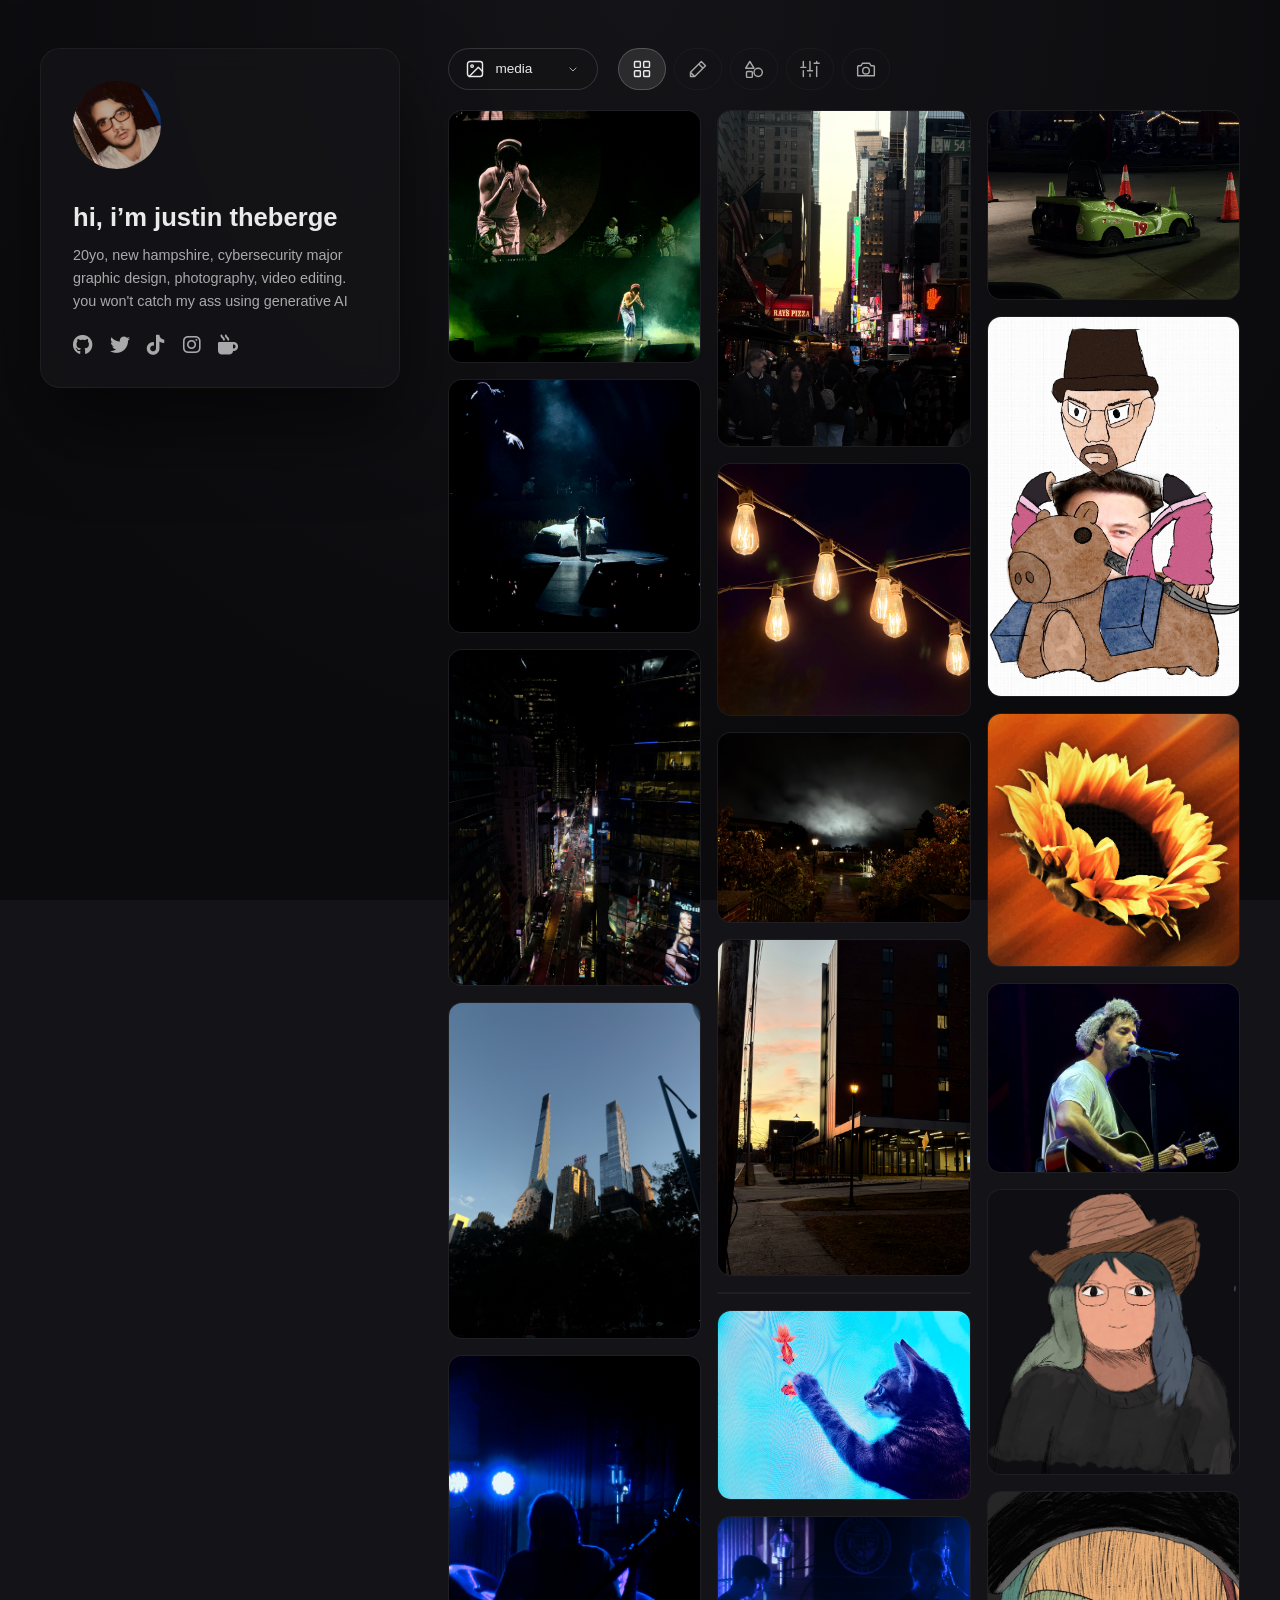
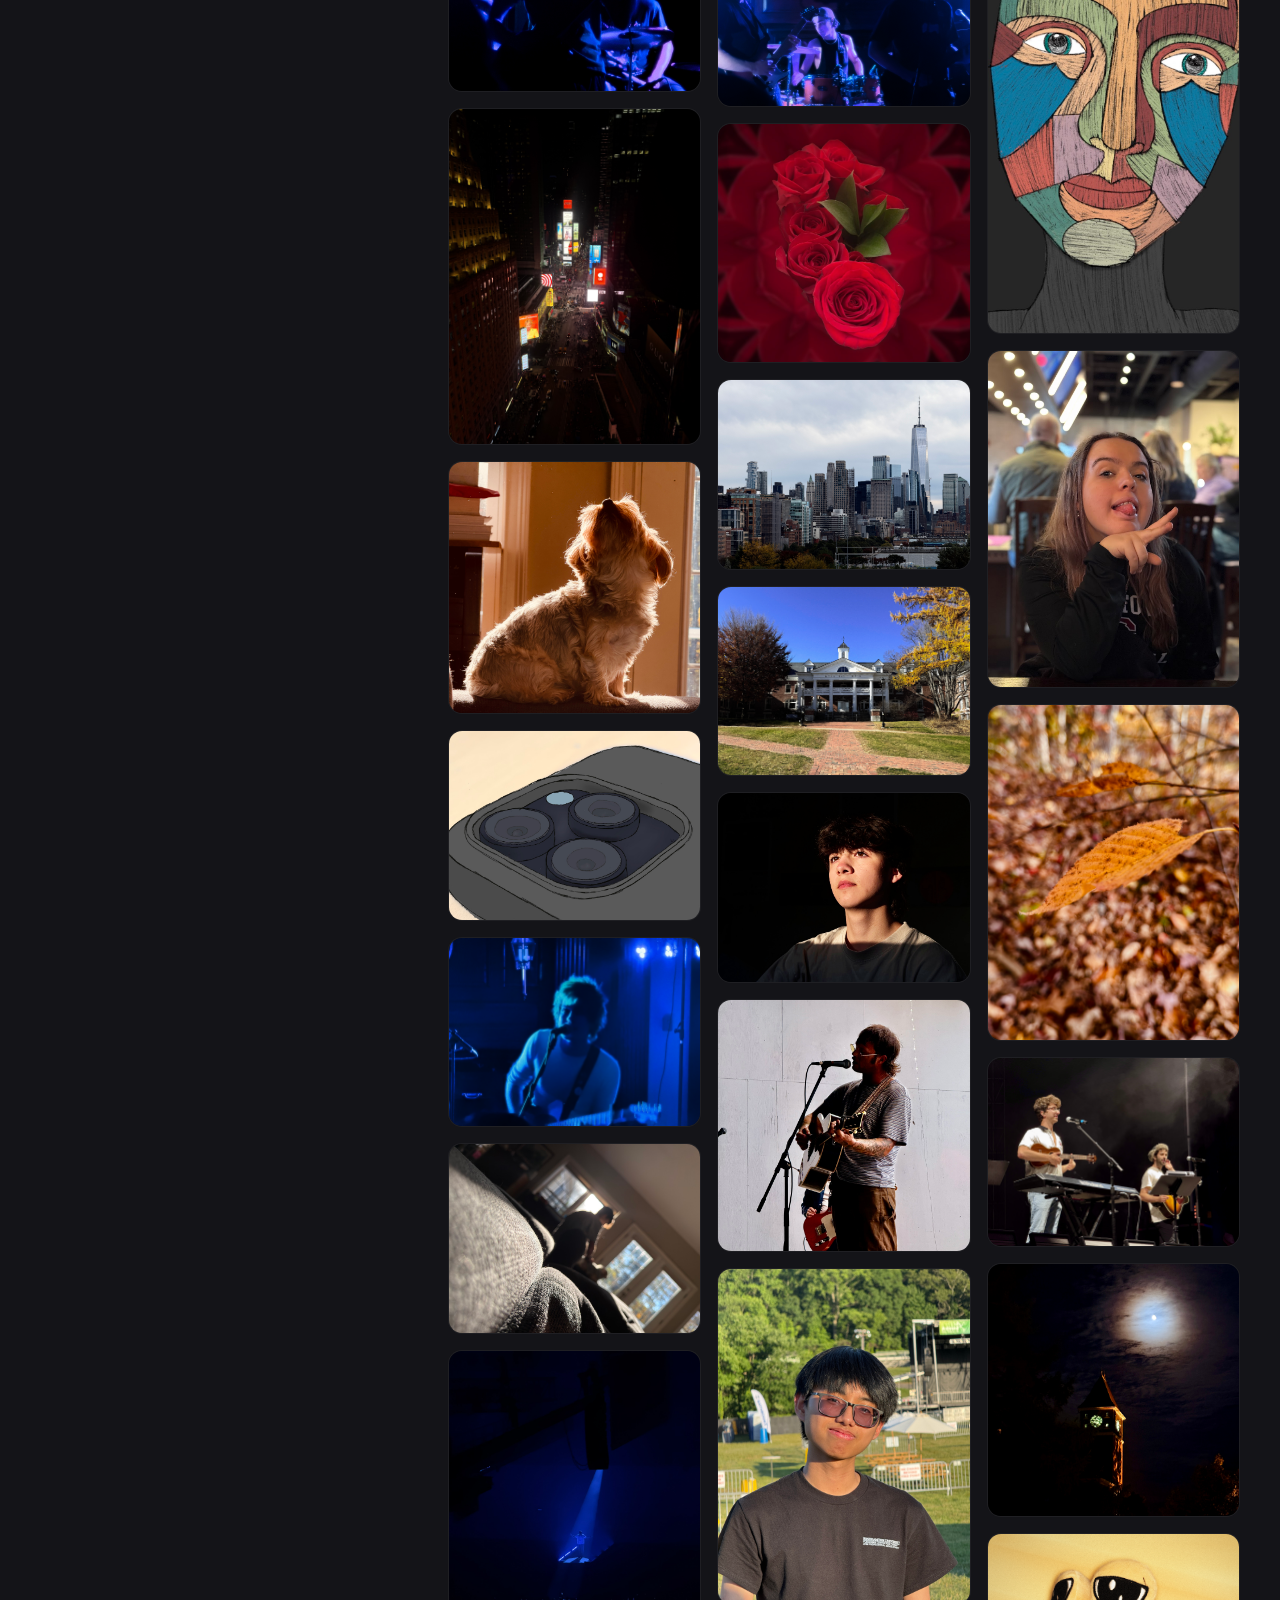
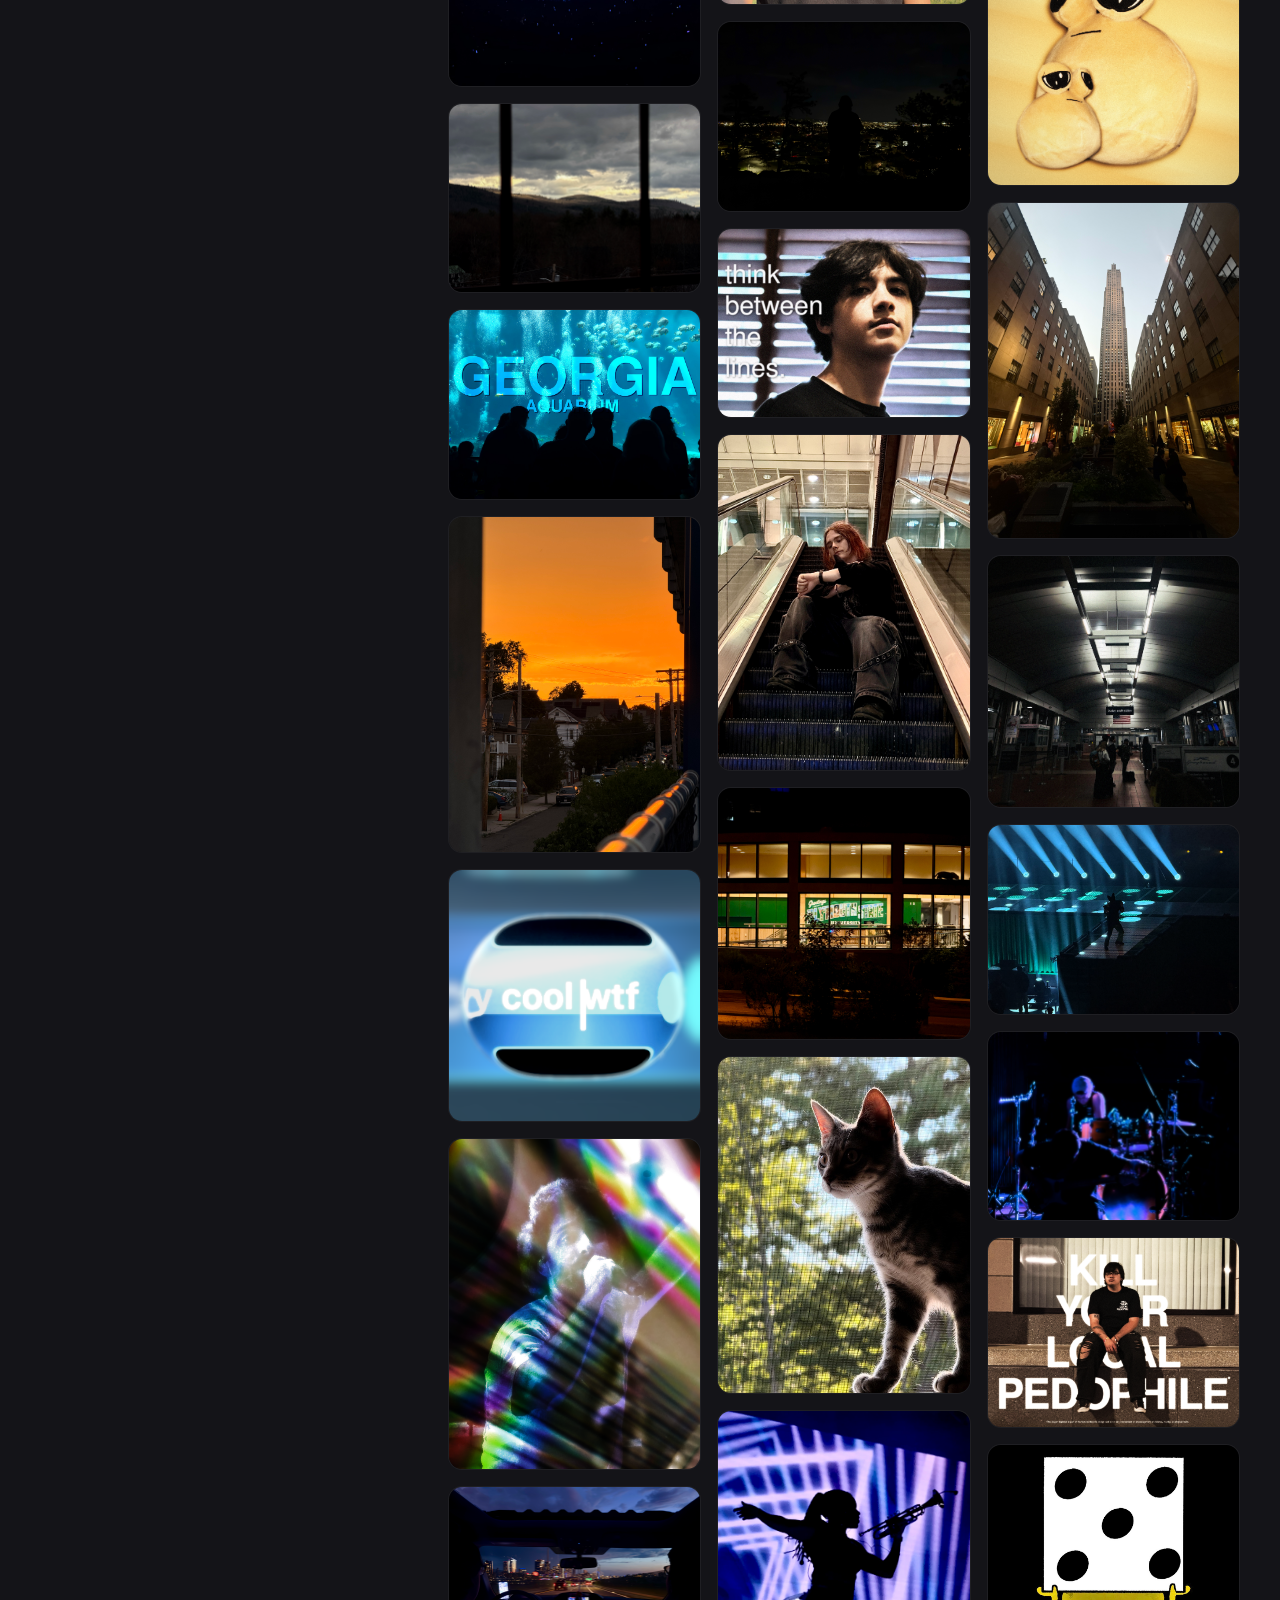
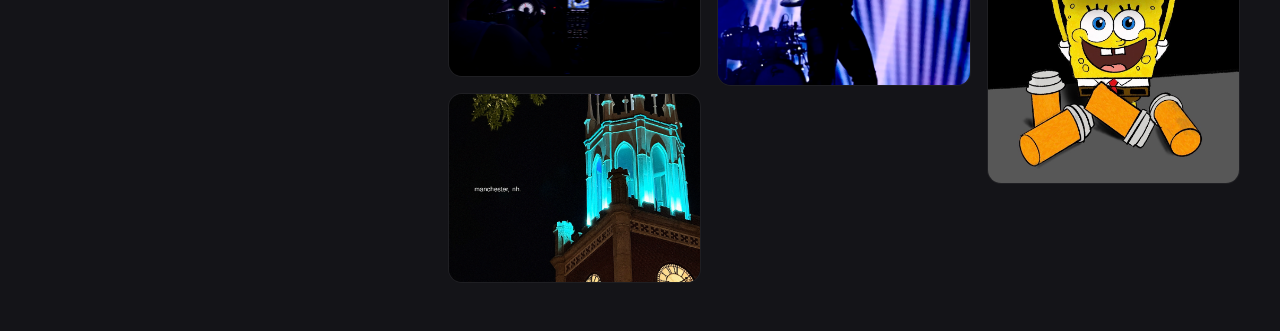
==== commit b37eeeff: "move pfp icon" ====
--- a/index.html
+++ b/index.html
@@ -15,14 +15,14 @@
     <meta property="og:title" content="justin theberge jr"/>
     <meta property="og:description" content="20yo, new hampshire, cybersecurity major. graphic design, photography, video editing."/>
     <meta property="og:url" content="https://justi.zone/"/>
-    <meta property="og:image" content="https://justi.zone/pfp.png"/>
+    <meta property="og:image" content="https://justi.zone/photos/pfp.png"/>
     <meta property="og:image:alt" content="justin pfp"/>
 
     <meta name="twitter:card" content="summary"/>
     <meta name="twitter:site" content="@atjustintwt"/>
     <meta name="twitter:title" content="justin theberge jr"/>
     <meta name="twitter:description" content="20yo, new hampshire, cybersecurity major. graphic design, photography, video editing."/>
-    <meta name="twitter:image" content="https://justi.zone/pfp.png"/>
+    <meta name="twitter:image" content="https://justi.zone/photos/pfp.png"/>
     <link rel="stylesheet" href="https://cdnjs.cloudflare.com/ajax/libs/font-awesome/6.5.2/css/all.min.css"/>
     <link rel="stylesheet" href="styles.css?v=17"/>
     <script src="script.js?v=17" defer></script>
@@ -33,7 +33,7 @@
         <header class="top" id="top">
         <div class="sidebar">
         <section class="justin-infomation">
-            <img src="pfp.png" alt="justin pfp" />
+            <img src="photos/pfp.png" alt="justin pfp" />
             <div class="bio"><div>
             <h1>hi, i’m justin theberge</h1>
             <p>20yo, new hampshire, cybersecurity major</p>
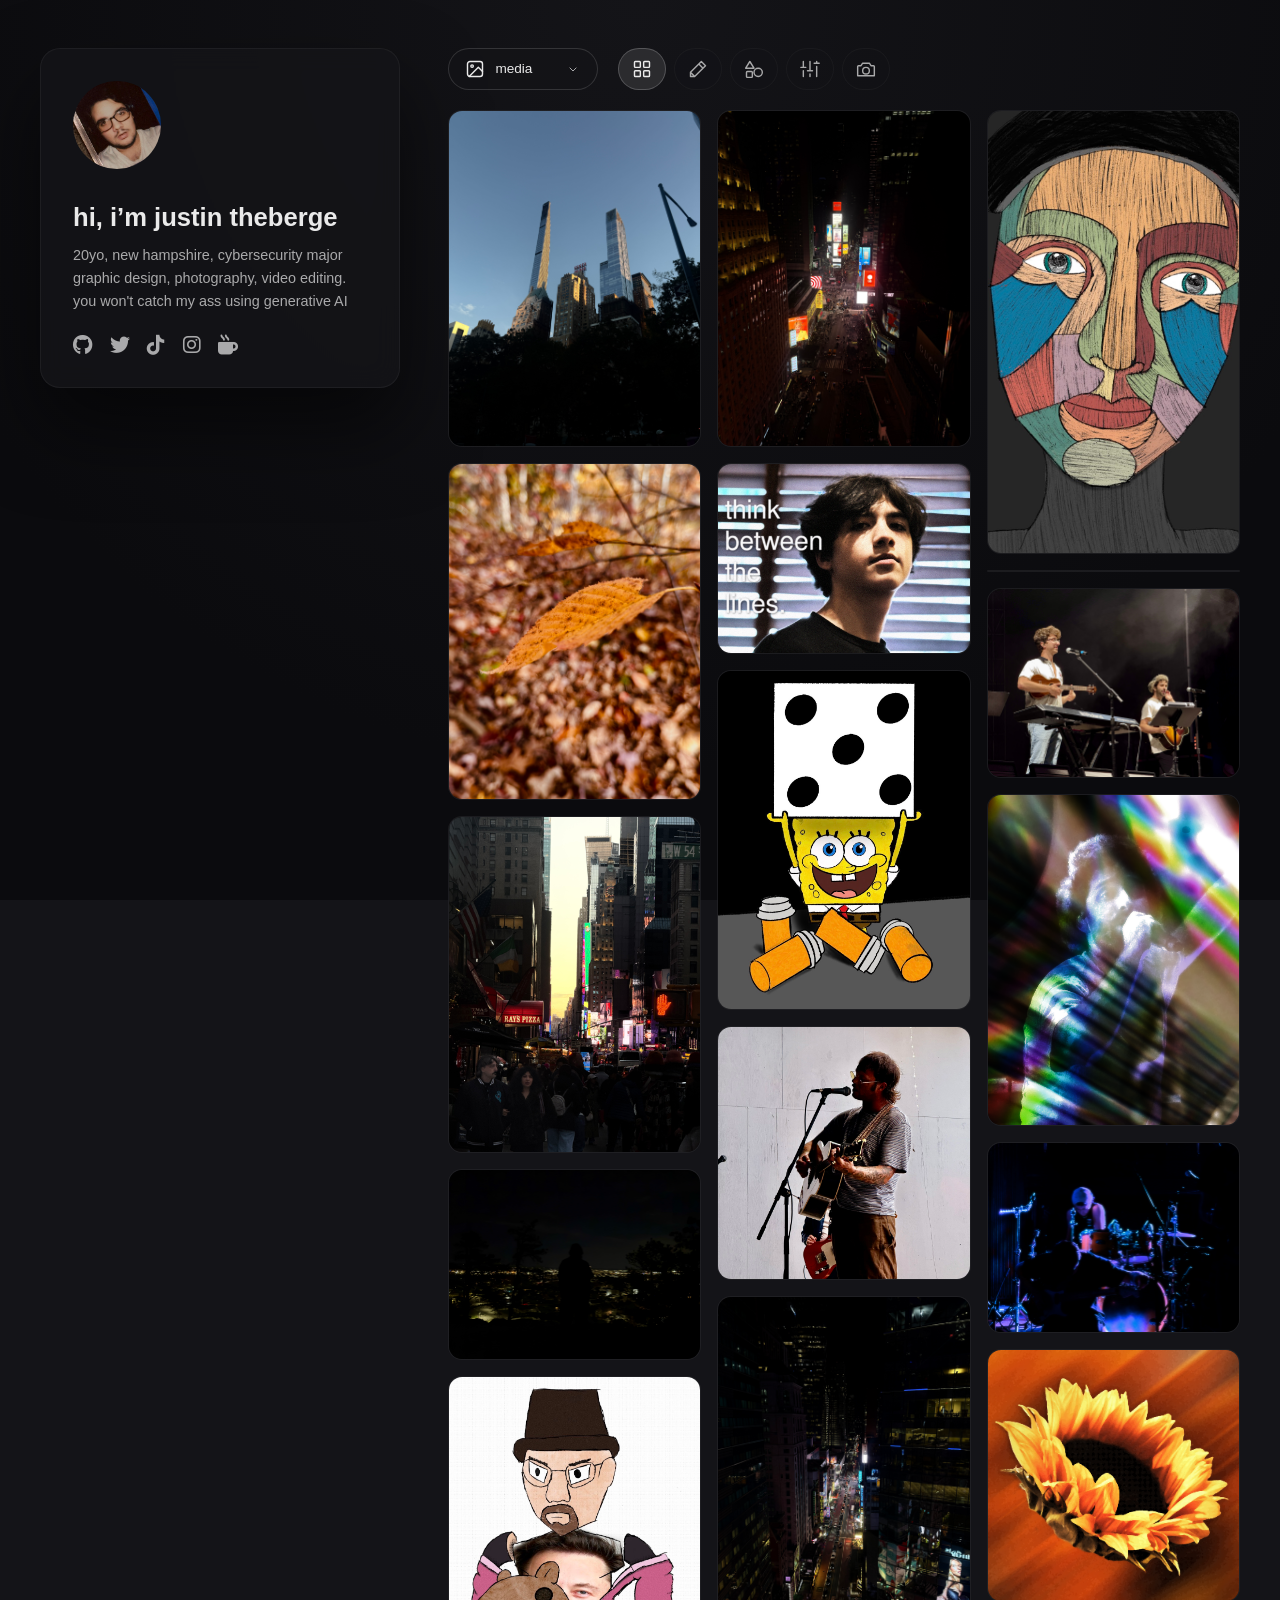
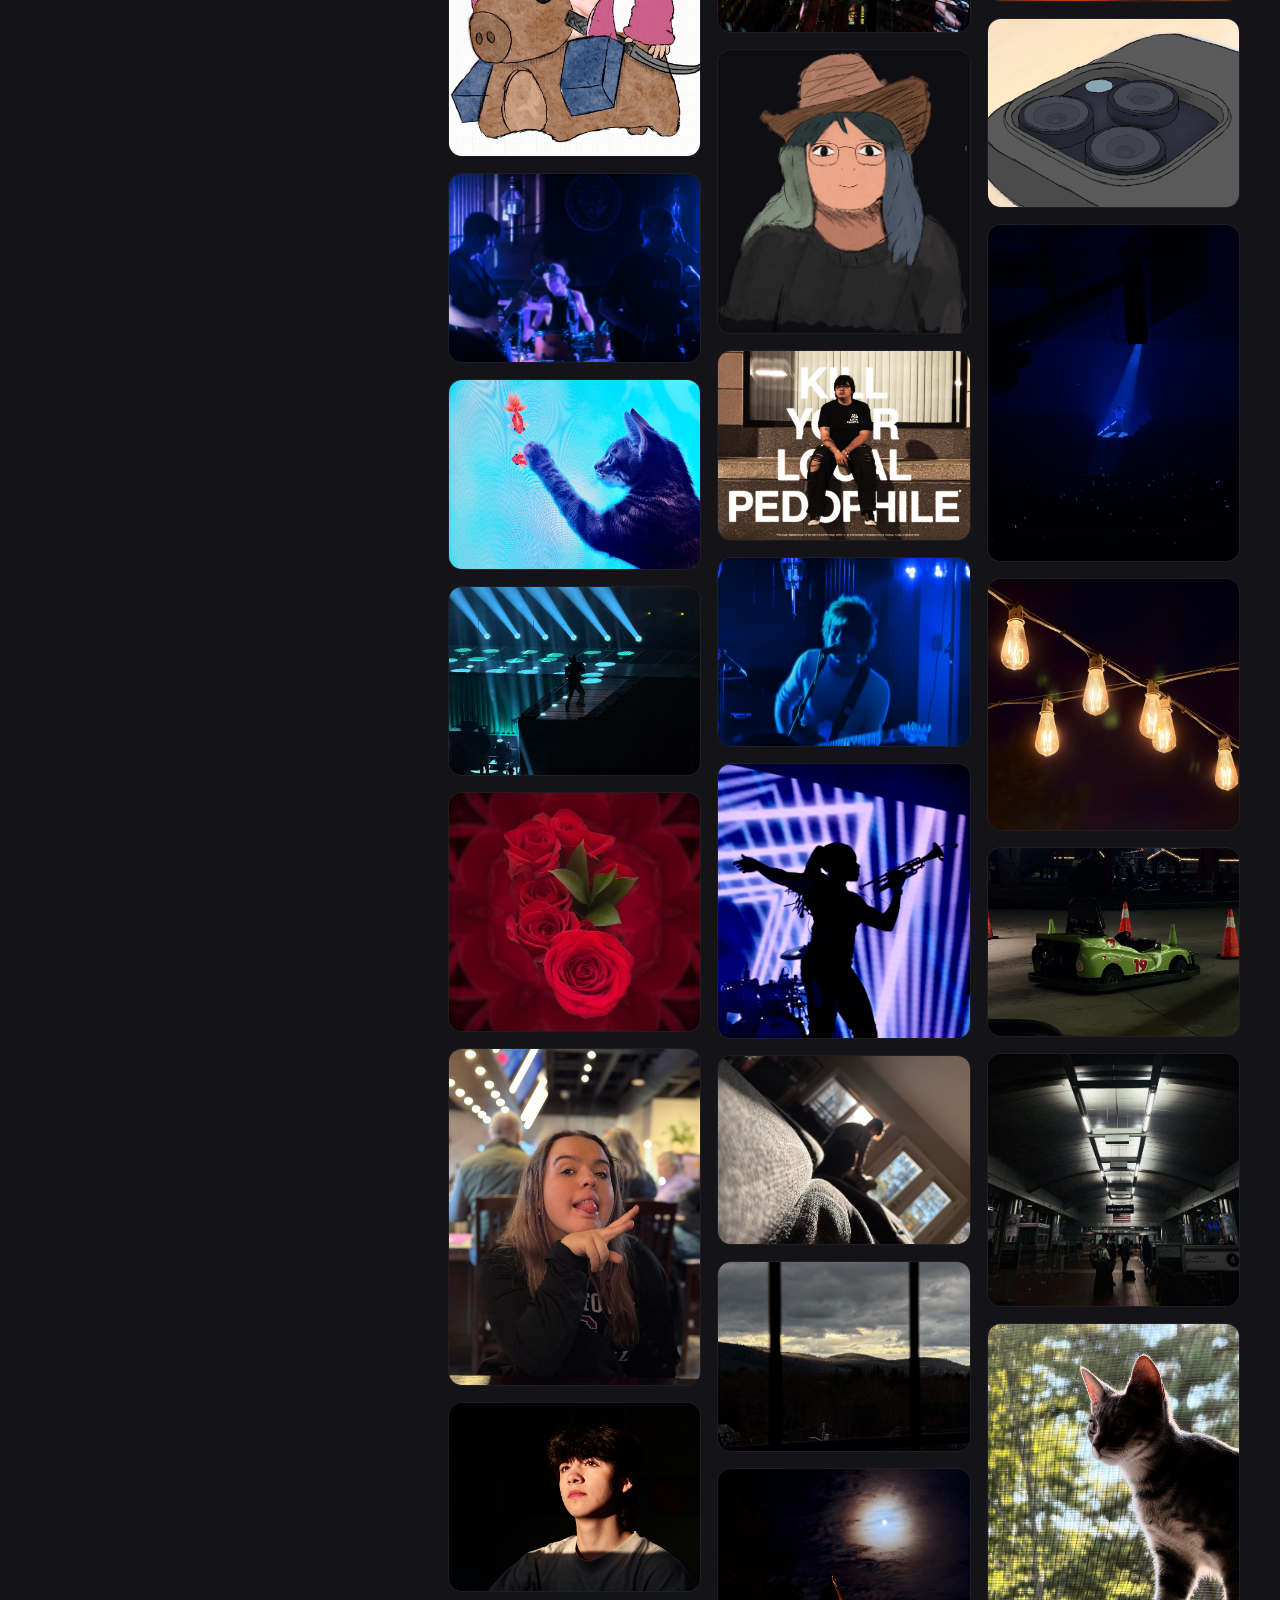
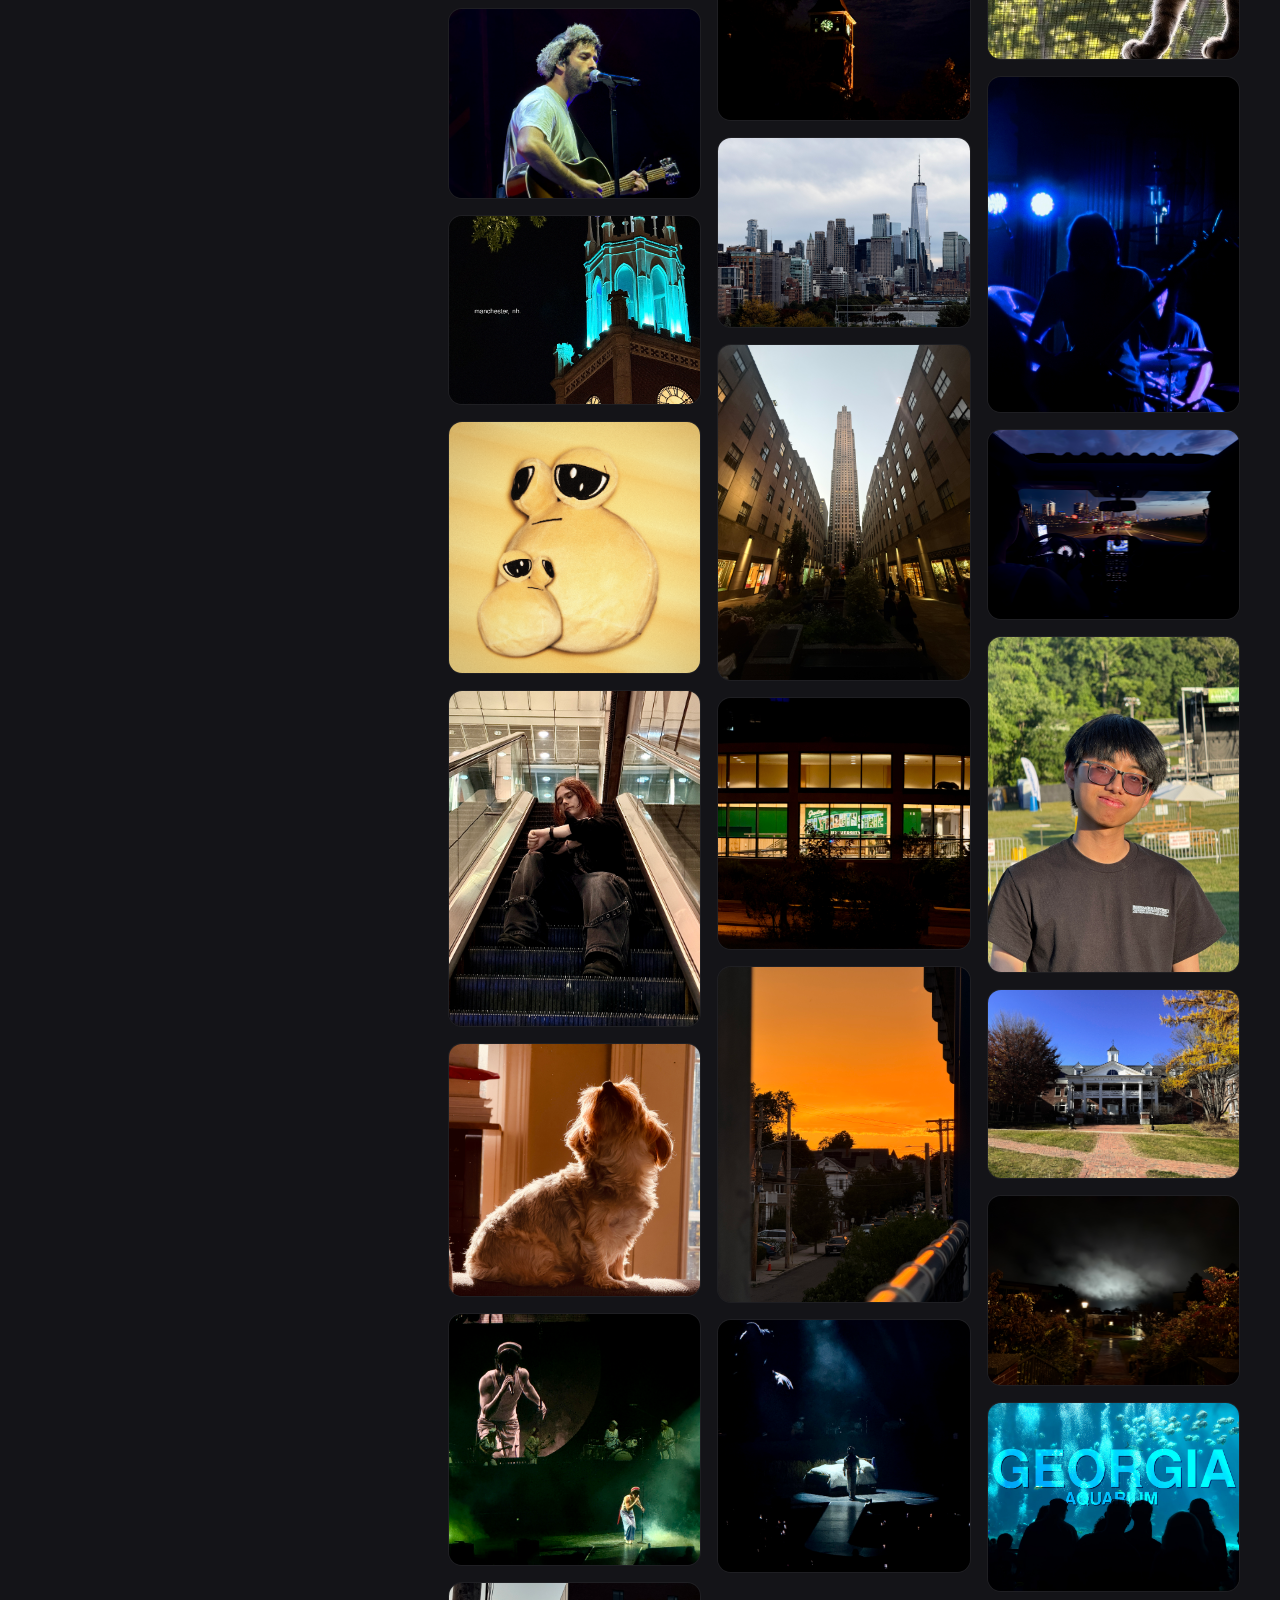
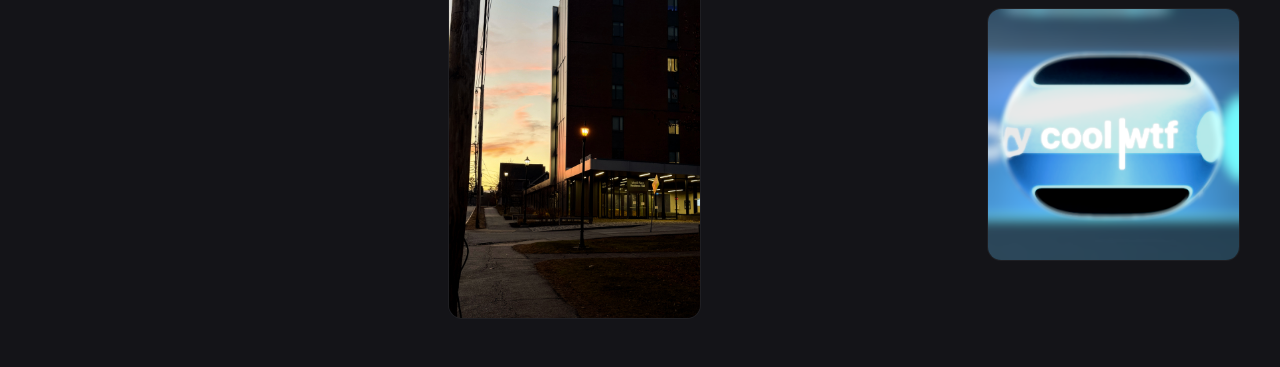
==== commit feea2e1e: "last.fm status" ====
--- a/index.html
+++ b/index.html
@@ -24,8 +24,8 @@
     <meta name="twitter:description" content="20yo, new hampshire, cybersecurity major. graphic design, photography, video editing."/>
     <meta name="twitter:image" content="https://justi.zone/photos/pfp.png"/>
     <link rel="stylesheet" href="https://cdnjs.cloudflare.com/ajax/libs/font-awesome/6.5.2/css/all.min.css"/>
-    <link rel="stylesheet" href="styles.css?v=17"/>
-    <script src="script.js?v=17" defer></script>
+    <link rel="stylesheet" href="styles.css?v=20"/>
+    <script src="script.js?v=19" defer></script>
 </head>
 
 <body>
@@ -48,6 +48,16 @@
             <a href="https://ko-fi.com/atjustin" aria-label="Ko-fi" title="Ko-fi"><i class="fa-solid fa-mug-hot"></i></a>
             </div>
         </section>
+        <div class="listening" id="listening" hidden>
+            <a class="lastfm" id="lastfm" href="https://www.last.fm/user/JustinSUF" target="_blank" rel="noopener" hidden>
+                <img class="lastfm-art" id="lastfmArt" alt="" width="58" height="58" hidden />
+                <span class="lastfm-copy">
+                    <span class="lastfm-status" id="lastfmStatus"></span>
+                    <span class="lastfm-track" id="lastfmTrack"></span>
+                    <span class="lastfm-artist" id="lastfmArtist"></span>
+                </span>
+            </a>
+        </div>
         </div>
         <div class="toolbar">
             <div class="group-picker">
--- a/styles.css
+++ b/styles.css
@@ -56,14 +56,18 @@
     top: 3rem;
 }
 
-.justin-infomation {
+.justin-infomation,
+.lastfm {
     background: rgba(20, 20, 24, 0.8);
     backdrop-filter: blur(12px);
-    padding: 2rem 2rem;
     border-radius: 20px;
     border: 1px solid rgba(255, 255, 255, 0.05);
     box-shadow: 0 40px 80px rgba(0, 0, 0, 0.55);
     animation: floatIn 1s ease forwards;
+}
+
+.justin-infomation {
+    padding: 2rem;
 }
 
 @keyframes floatIn {
@@ -94,6 +98,66 @@
 .justin-infomation p {
     font-size: 0.9rem;
     opacity: 0.7;
+}
+
+.listening {
+    margin-top: 1rem;
+}
+
+.lastfm {
+    display: flex;
+    align-items: center;
+    gap: 0.75rem;
+    padding: 1.25rem 2rem;
+    text-align: left;
+}
+
+.listening[hidden],
+.lastfm[hidden],
+.lastfm-art[hidden] {
+    display: none;
+}
+
+.lastfm-art {
+    display: block;
+    flex: none;
+    width: 3.6rem;
+    height: 3.6rem;
+    margin: 0;
+    border-radius: 6px;
+    object-fit: cover;
+}
+
+.lastfm-copy {
+    min-width: 0;
+}
+
+.lastfm-copy > span {
+    display: block;
+    overflow: hidden;
+    text-overflow: ellipsis;
+    white-space: nowrap;
+}
+
+.lastfm-status {
+    font-size: 0.7rem;
+    opacity: 0.5;
+}
+
+.lastfm-track {
+    font-size: 0.8rem;
+    font-weight: 500;
+}
+
+.lastfm-artist {
+    font-size: 0.75rem;
+    opacity: 0.7;
+}
+
+.lastfm:hover .lastfm-track,
+.lastfm:focus-visible .lastfm-track {
+    text-decoration: underline;
+    text-underline-offset: 3px;
 }
 
 .justin-infomation .links {
@@ -543,6 +607,18 @@
         position: static;
     }
 
+    .listening {
+        height: calc(var(--listening-h, 0px) * (1 - var(--p)));
+        margin-top: calc(1rem * (1 - var(--p)));
+        overflow: hidden;
+        border-radius: 20px;
+        opacity: calc(1 - var(--p));
+    }
+
+    .lastfm {
+        padding: 1.25rem 1.5rem;
+    }
+
     .justin-infomation {
         position: relative;
         top: auto;
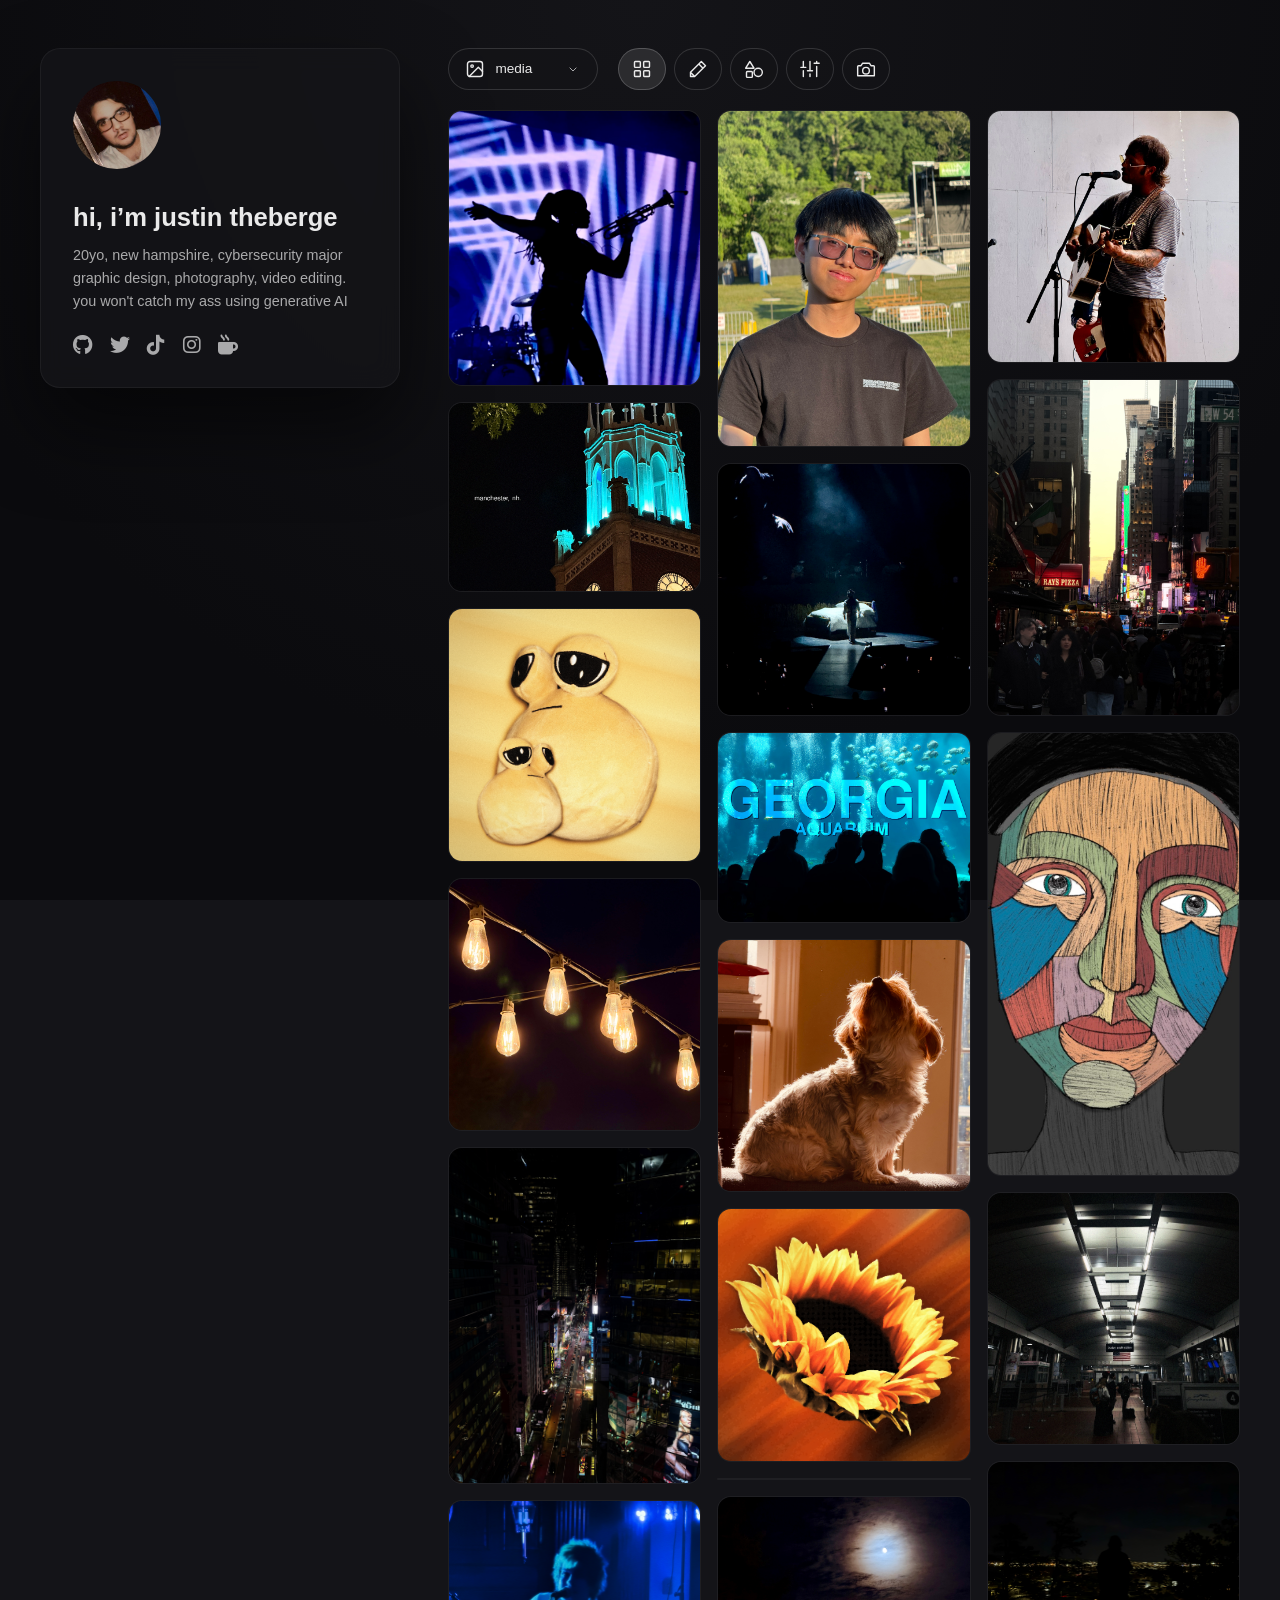
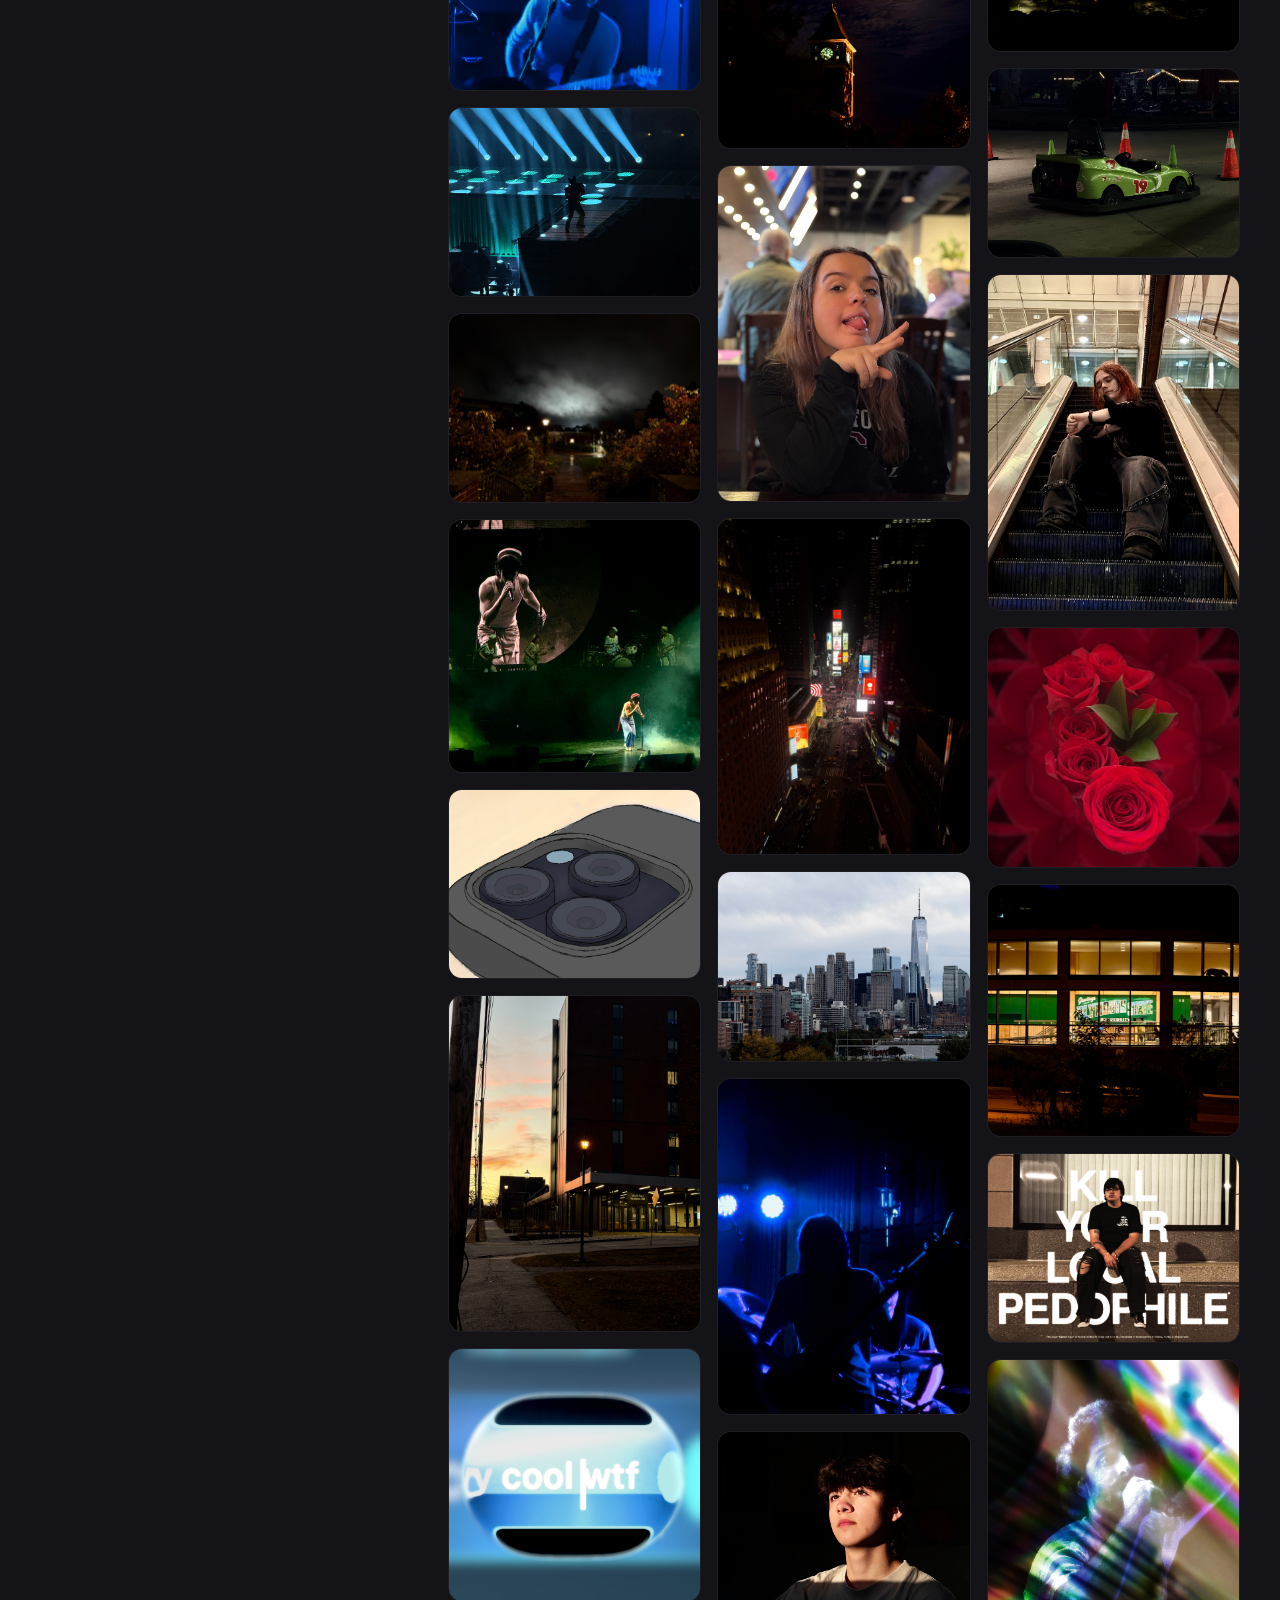
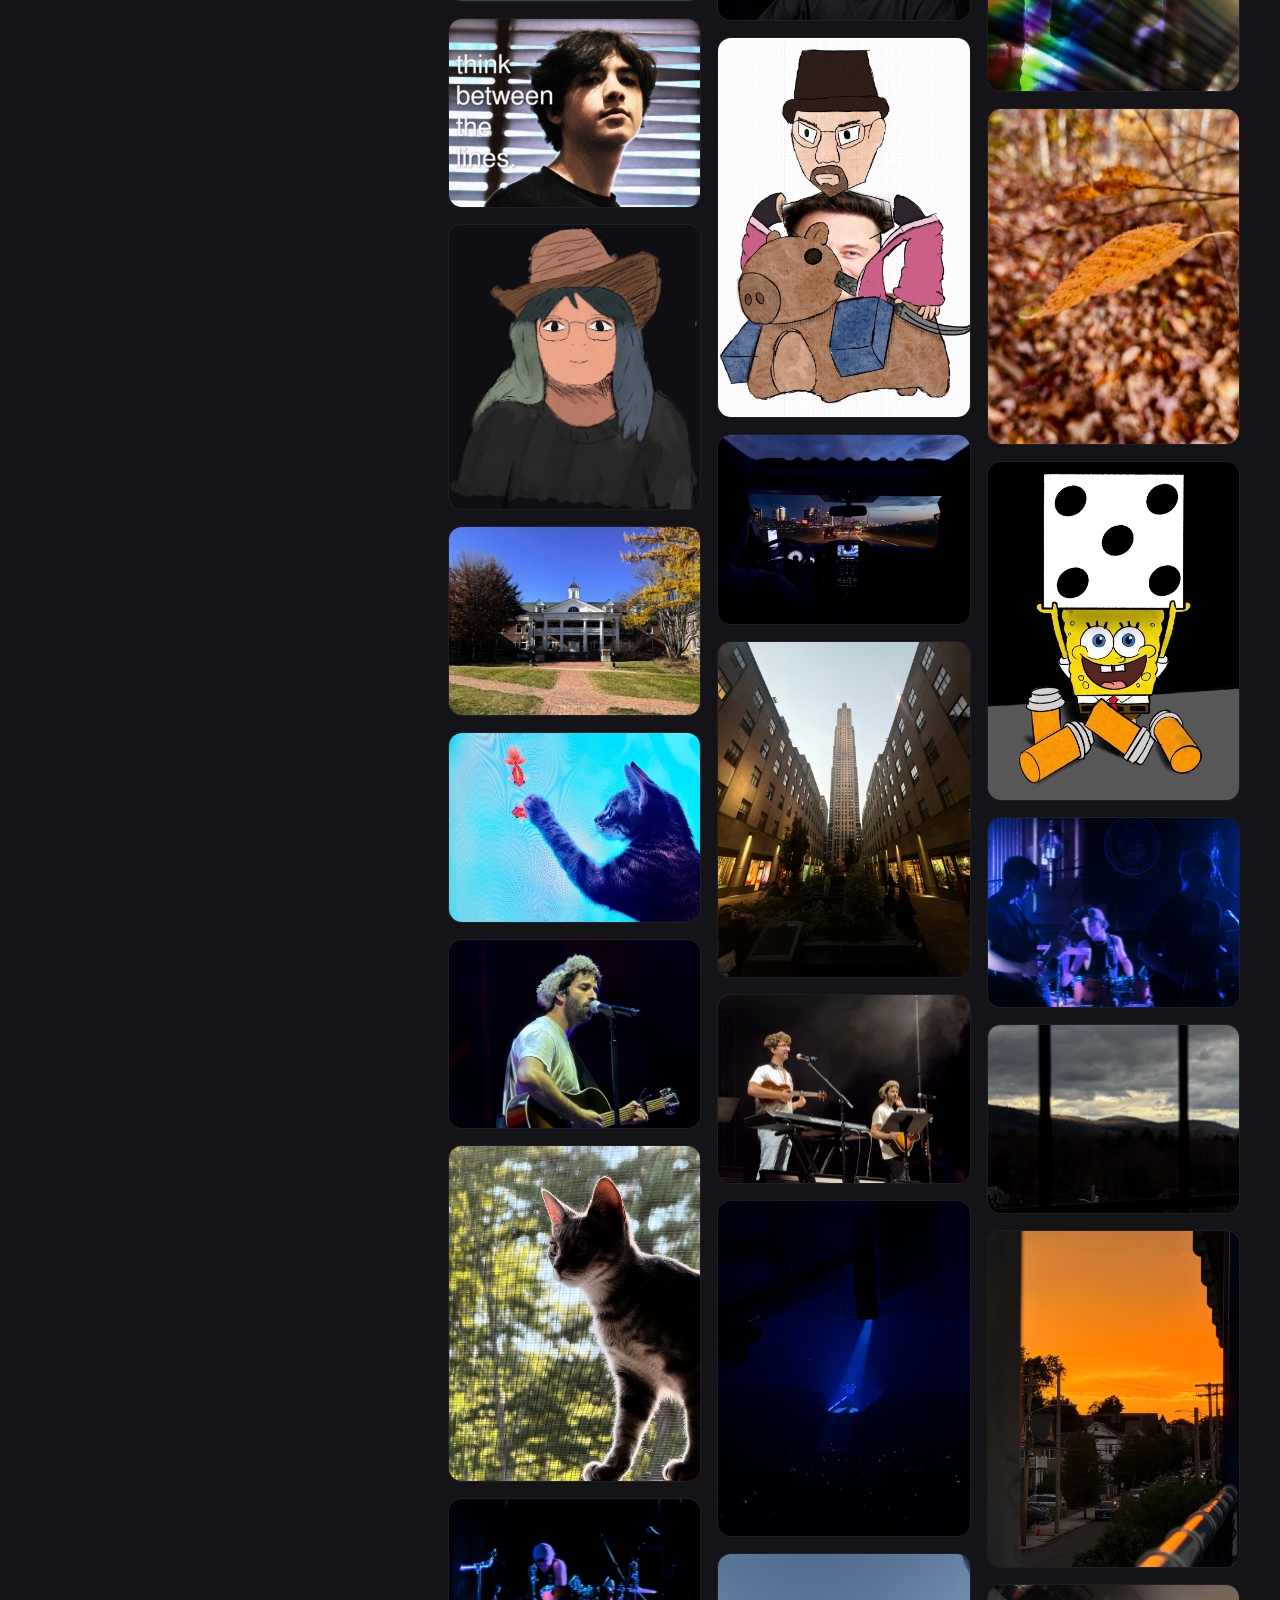
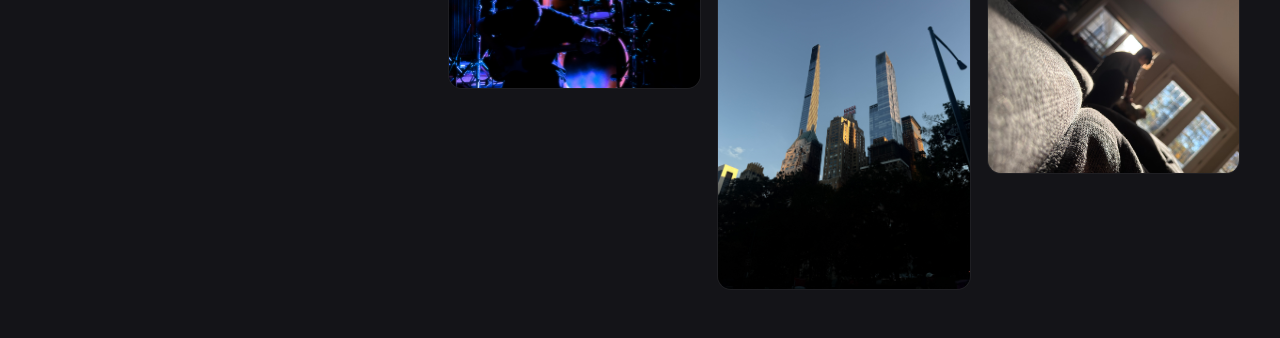
==== commit b3133d4d: "allow for the category buttons to match the dropdown" ====
--- a/index.html
+++ b/index.html
@@ -24,7 +24,7 @@
     <meta name="twitter:description" content="20yo, new hampshire, cybersecurity major. graphic design, photography, video editing."/>
     <meta name="twitter:image" content="https://justi.zone/photos/pfp.png"/>
     <link rel="stylesheet" href="https://cdnjs.cloudflare.com/ajax/libs/font-awesome/6.5.2/css/all.min.css"/>
-    <link rel="stylesheet" href="styles.css?v=20"/>
+    <link rel="stylesheet" href="styles.css?v=21"/>
     <script src="script.js?v=19" defer></script>
 </head>
 
--- a/styles.css
+++ b/styles.css
@@ -304,17 +304,18 @@
     font-size: 0.85rem;
     color: #eaeaea;
     background: rgba(20, 20, 24, 0.55);
-    border: 1px solid rgba(255, 255, 255, 0.05);
+    border: 1px solid rgba(255, 255, 255, 0.14);
     border-radius: 999px;
     padding: 0.35rem 0.9rem;
-    opacity: 0.7;
+    opacity: 1;
     cursor: pointer;
     transition: opacity 0.2s ease, border-color 0.2s ease, background 0.2s ease;
 }
 
 .filter:hover {
     opacity: 1;
-    border-color: rgba(255, 255, 255, 0.14);
+    background: rgba(255, 255, 255, 0.07);
+    border-color: rgba(255, 255, 255, 0.22);
 }
 
 .filter[aria-pressed="true"] {
